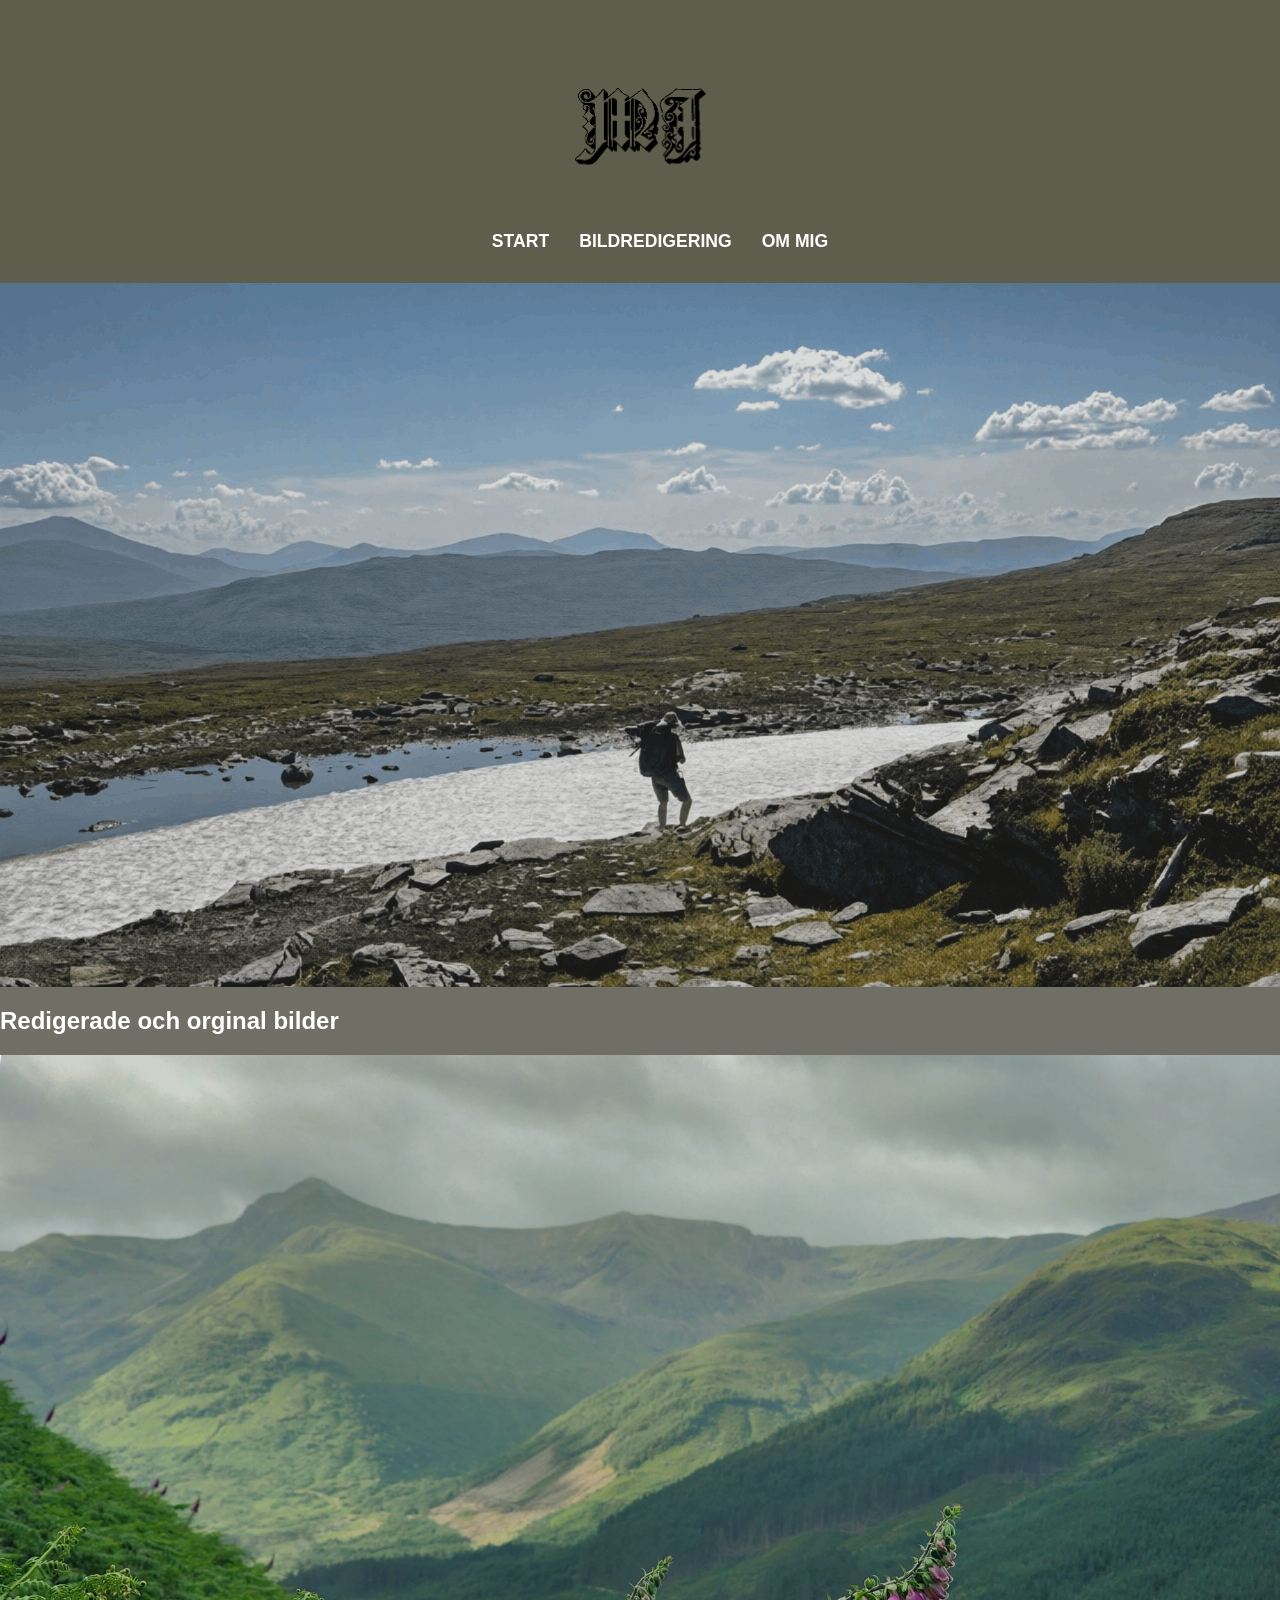
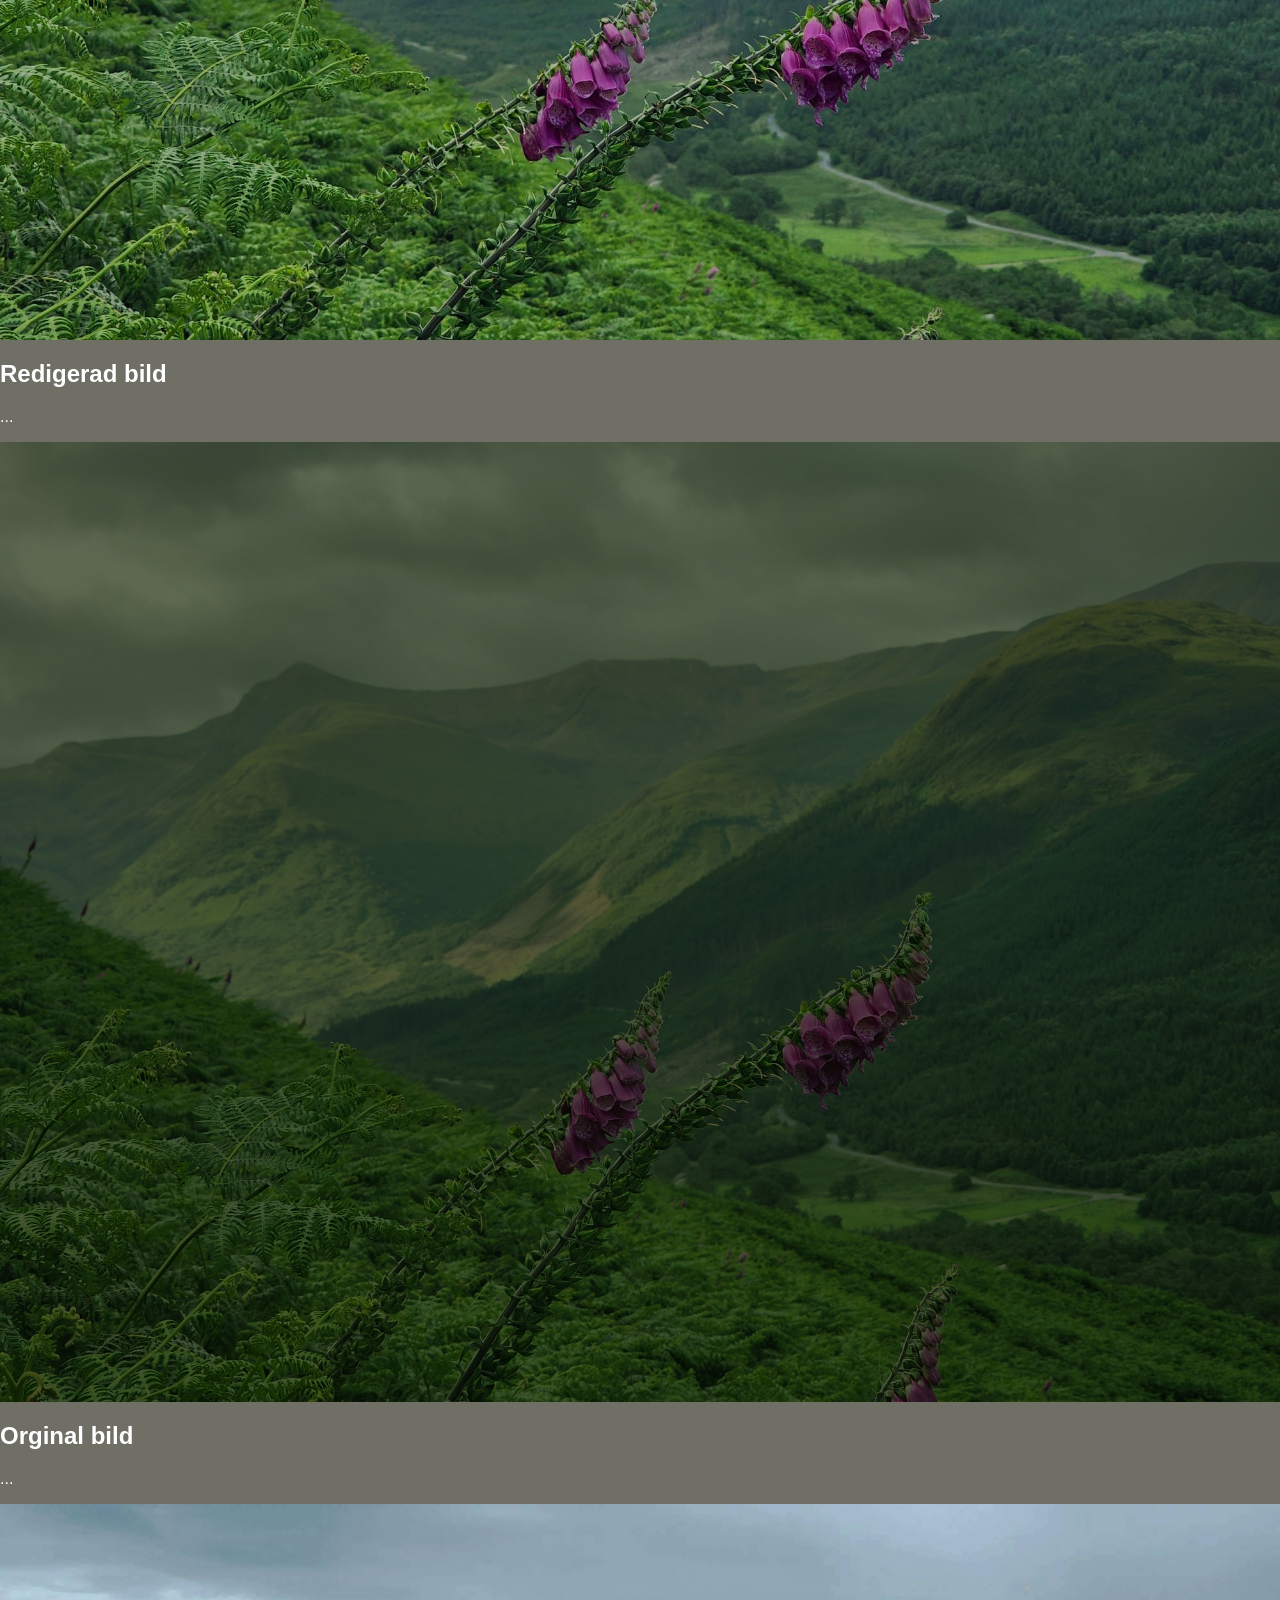
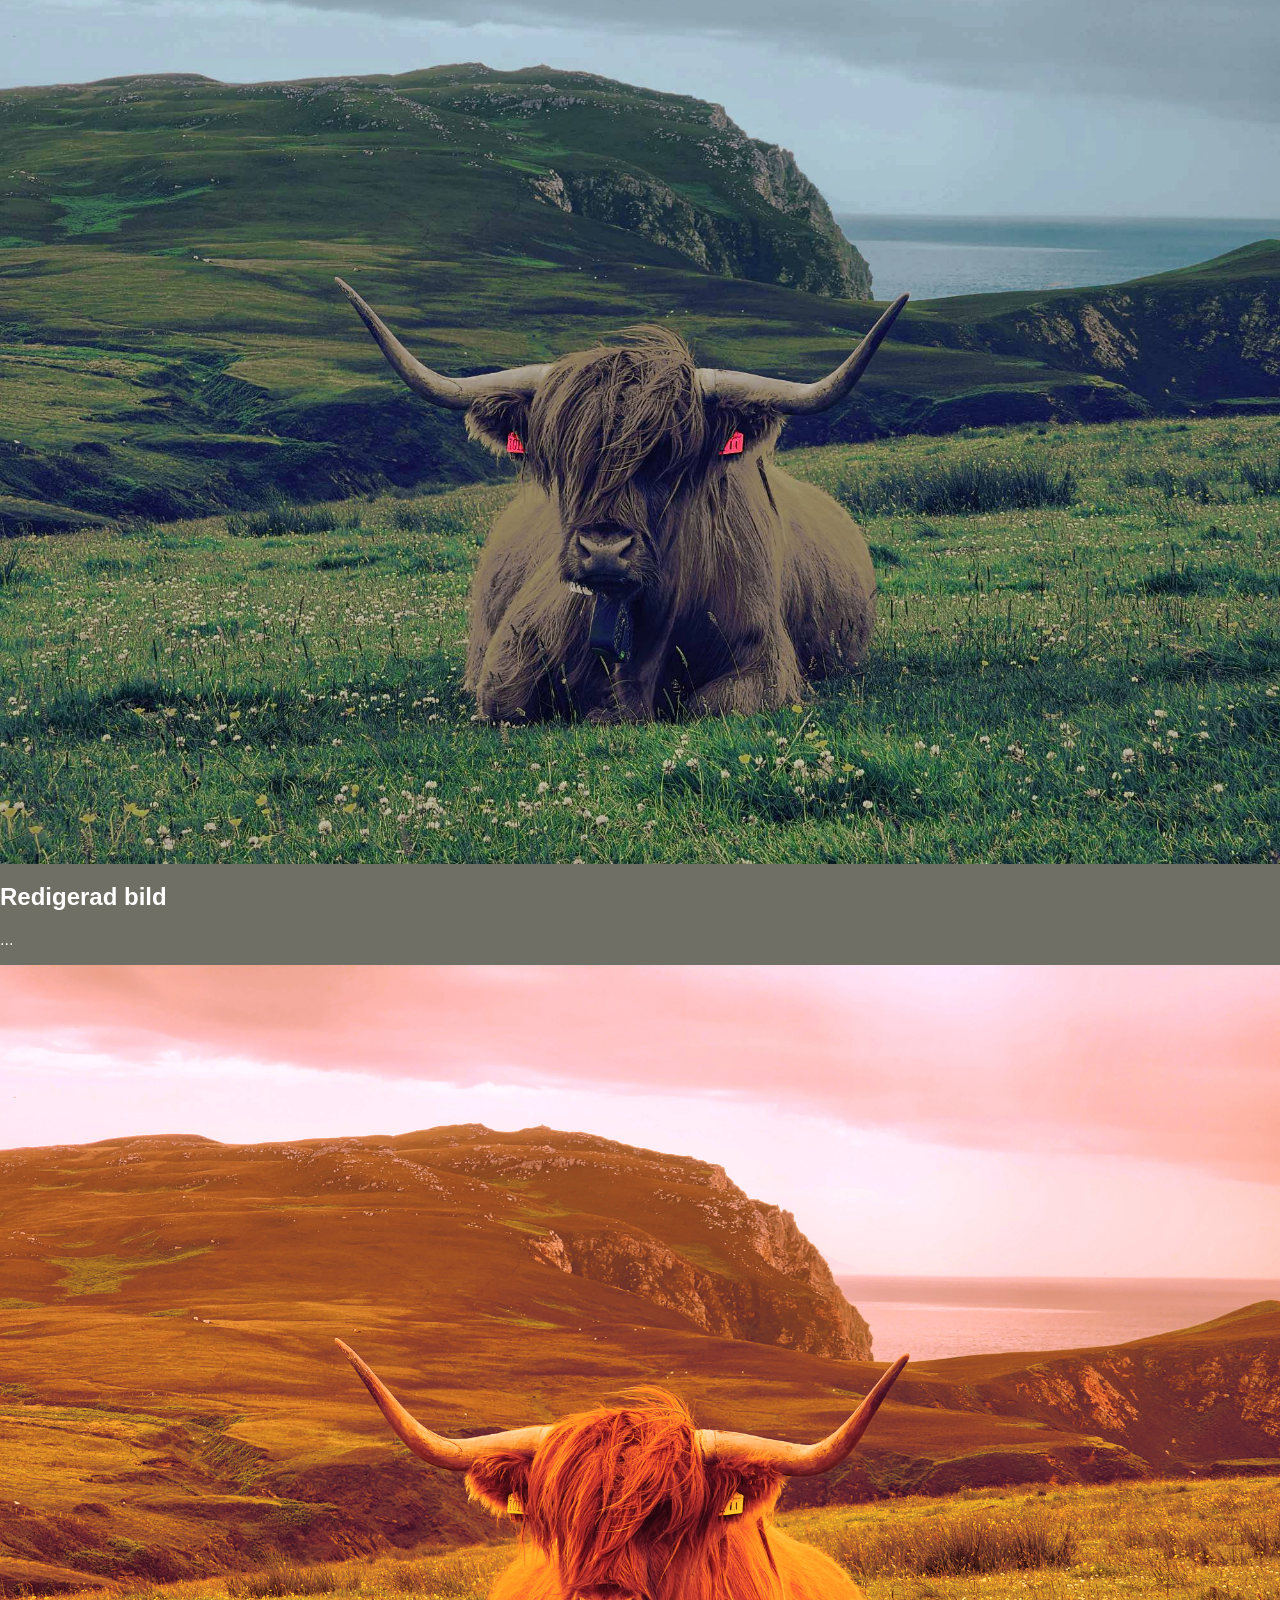
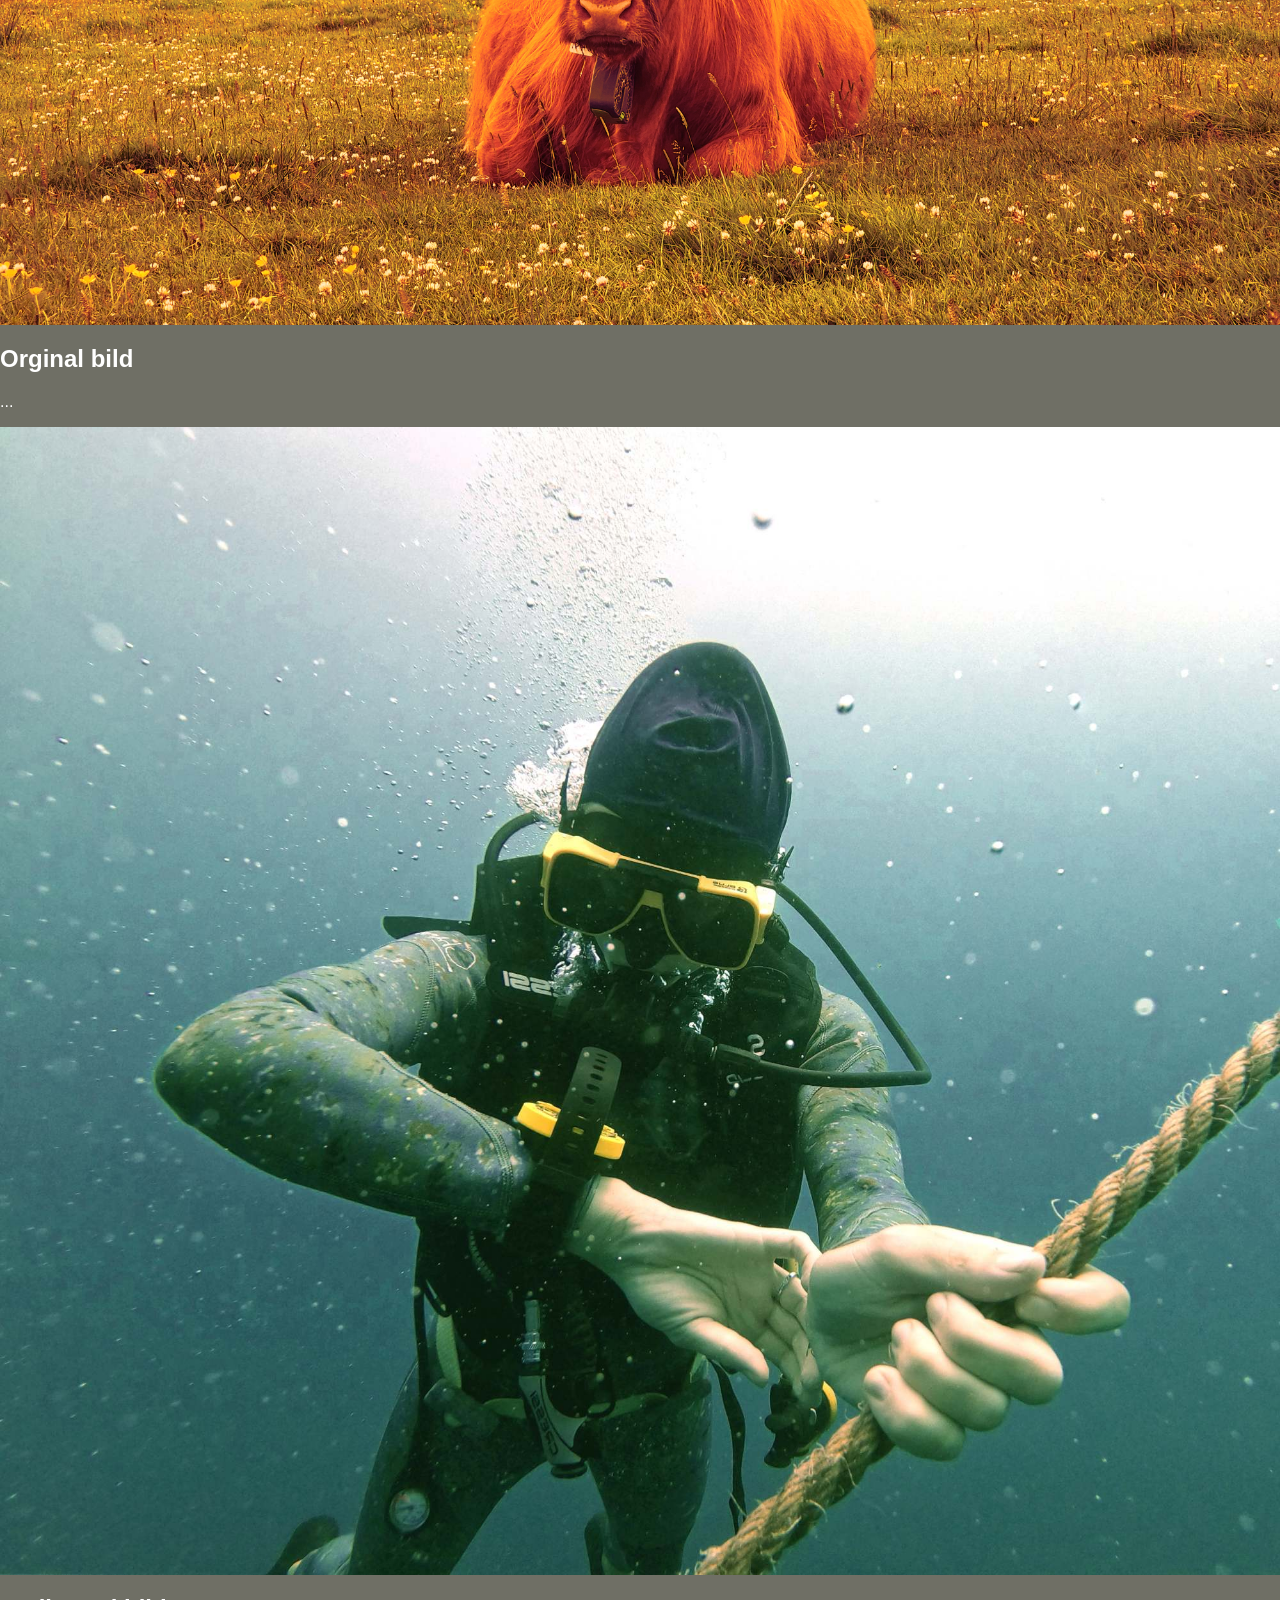
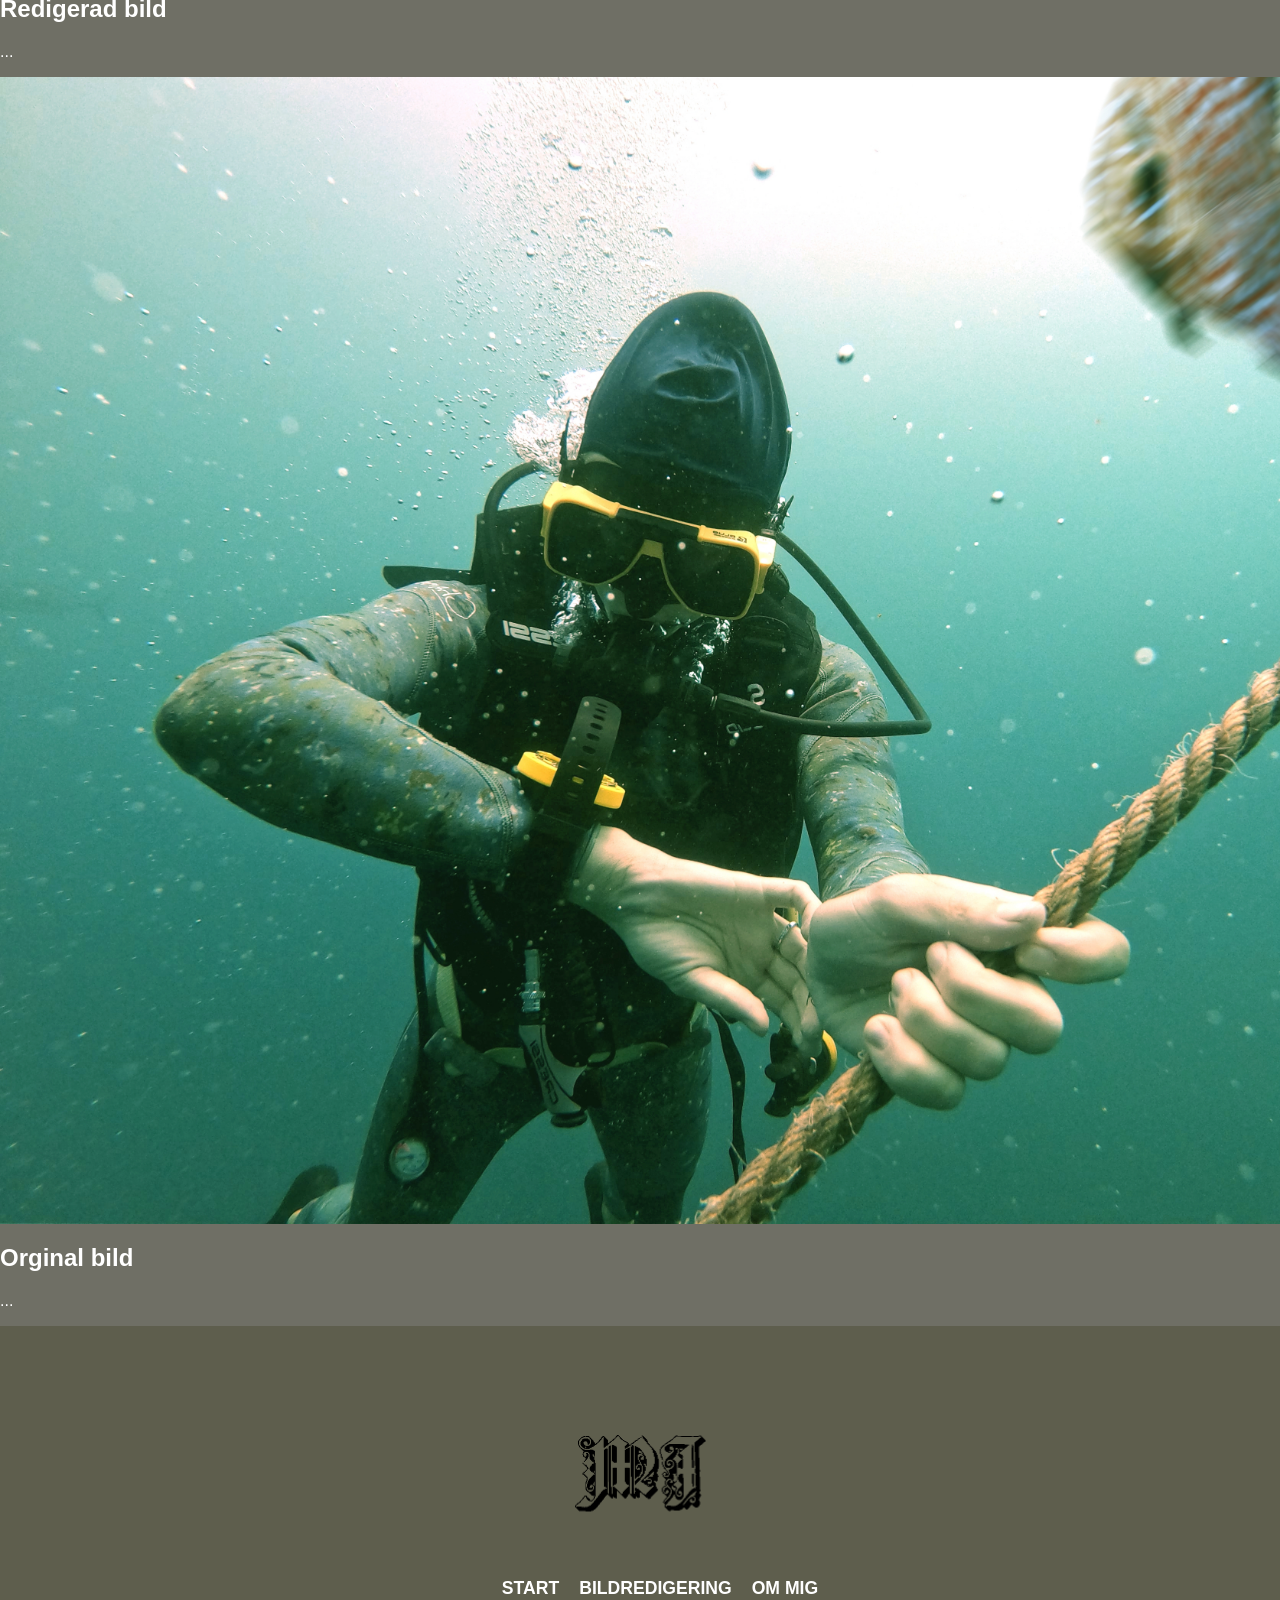
==== bildredigering.html @ 74415992 "Footer i css samt mindre namn ändringar i bildredigering.html filen" ====
<!DOCTYPE html>
<html lang="sv">
    <head>
        <meta charset="UTF-8">
        <meta name="viewport" content="width=device-width initial-scake=1.0">
        <title>Bild redigering</title>
        <link rel="stylesheet" href="css/bild.css">
        <link rel="icon" type="images/png" sizes="32x32" href="images/favicon.png">
        <link rel="icon" type="images/x-icon" href="images/favicon.ico">
    </head>
    <body>
        <!--HEADER-->
        <header>
            <div class="header-wrapper">
                <a href="index.html">
                    <img src="images/logotyp.svg" alt="logotyp för MJ">
                </a>
                <nav>
                    <ul>
                        <li><a href="index.html">START</a></li>
                        <li><a href="bildredigering.html">BILDREDIGERING</a></li>
                        <li><a href="ommig.html">OM MIG</a></li>
                    </ul>
                </nav>
            </div>
        </header>
        <!--MAIN-->
        <div class="container">
            <img src="images/header.png" alt="en människa som står framför snö mitt uppe på ett fjäll med utsikt av andra fjäll">
        </div>
        <div class="box">
            <section class="grid-container">
                <h1>Redigerade och orginal bilder</h1>
                <article class="card-grid1">
                    <img src="images/bilserie001.jpg" alt="...">
                    <h2>Redigerad bild</h2>
                    <p>
                        ...
                    </p>
                </article>
                <article class="card-grid2">
                    <img src="images/O-bildserie001.jpg" alt="...">
                    <h2>Orginal bild</h2>
                    <p>
                        ...
                    </p>
                </article>
                <article class="card-grid3">
                    <img src="images/bilserie002.jpg" alt="...">
                    <h2>Redigerad bild</h2>
                    <p>
                        ...
                    </p>
                </article>
                <article class="card-grid4">
                    <img src="images/O-bildserie002.jpg" alt="...">
                    <h2>Orginal bild</h2>
                    <p>
                        ...
                    </p>
                </article>
                <article class="card-grid5">
                    <img src="images/bilserie003.jpg" alt="...">
                    <h2>Redigerad bild</h2>
                    <p>
                        ...
                    </p>
                </article>
                <article class="card-grid6">
                    <img src="images/O-bilserie003.jpg" alt="...">
                    <h2>Orginal bild</h2>
                    <p>
                        ...
                    </p>
                </article>
            </section>
        </div>
        <footer>
            <div class="logo-footer">
                <a href="index.html">
                    <img src="images/logotyp.svg" alt="logotyp för MJ">
                </a>      
            </div>
            <!--FOOTER NAV-->
            <div class="nav-footer">
                <nav>
                    <ul>
                        <li><a href="index.html">START</a></li>
                        <li><a href="bildredigering.html">BILDREDIGERING</a></li>
                        <li><a href="ommig.html">OM MIG</a></li>
                    </ul>
                </nav>
            </div>
        </footer>
    </body>
</html>
---- css/bild.css ----
* {
    box-sizing: border-box;
    font-family:Arial, Helvetica, sans-serif;
    color: white;
}

body {
    margin: 0;
    background-color: rgb(111, 111, 101);
}

header {
    background-color: rgb(94, 94, 77);
}

img {
    max-width: 100%;
    height: auto;
    display: block;
}

/* HEADER */
.header-wrapper {
    display: flex;
    flex-direction: column;
    justify-content: space-between;
    align-items: center;
    padding: 15px 10px;
}

/* NAV */
nav ul {
    display: flex;
    flex-direction: row;
    list-style-type: none;
    text-align: center;
    justify-content: center;
    gap: 30px;
}

nav ul li a {
    color: white;
    text-decoration: none;
    font-size: 1.1em;
    font-weight: bold;
}

/* MAIN */
.box {

}

/* FOOTER */
footer {
    background-color: rgb(94, 94, 77);
    padding: 20px 20px;
}

.footer-wrapper {
    display: flex;
    flex-direction: column;
    justify-content: center;
    margin: 1rem;
}

.logo-footer {
    display: flex;
    flex-direction: column;
    align-items: center;
    justify-content: center;
    margin: 1rem;
}

/* FOOTER NAV */
footer nav ul {
    display: flex;
    flex-direction: row;
    list-style-type: none;
    text-align: center;
    justify-content: center;
    gap: 20px;
}

footer nav ul li a {
    color: white;
    text-decoration: none;
    font-size: 1.1em;
    font-weight: bold;
}
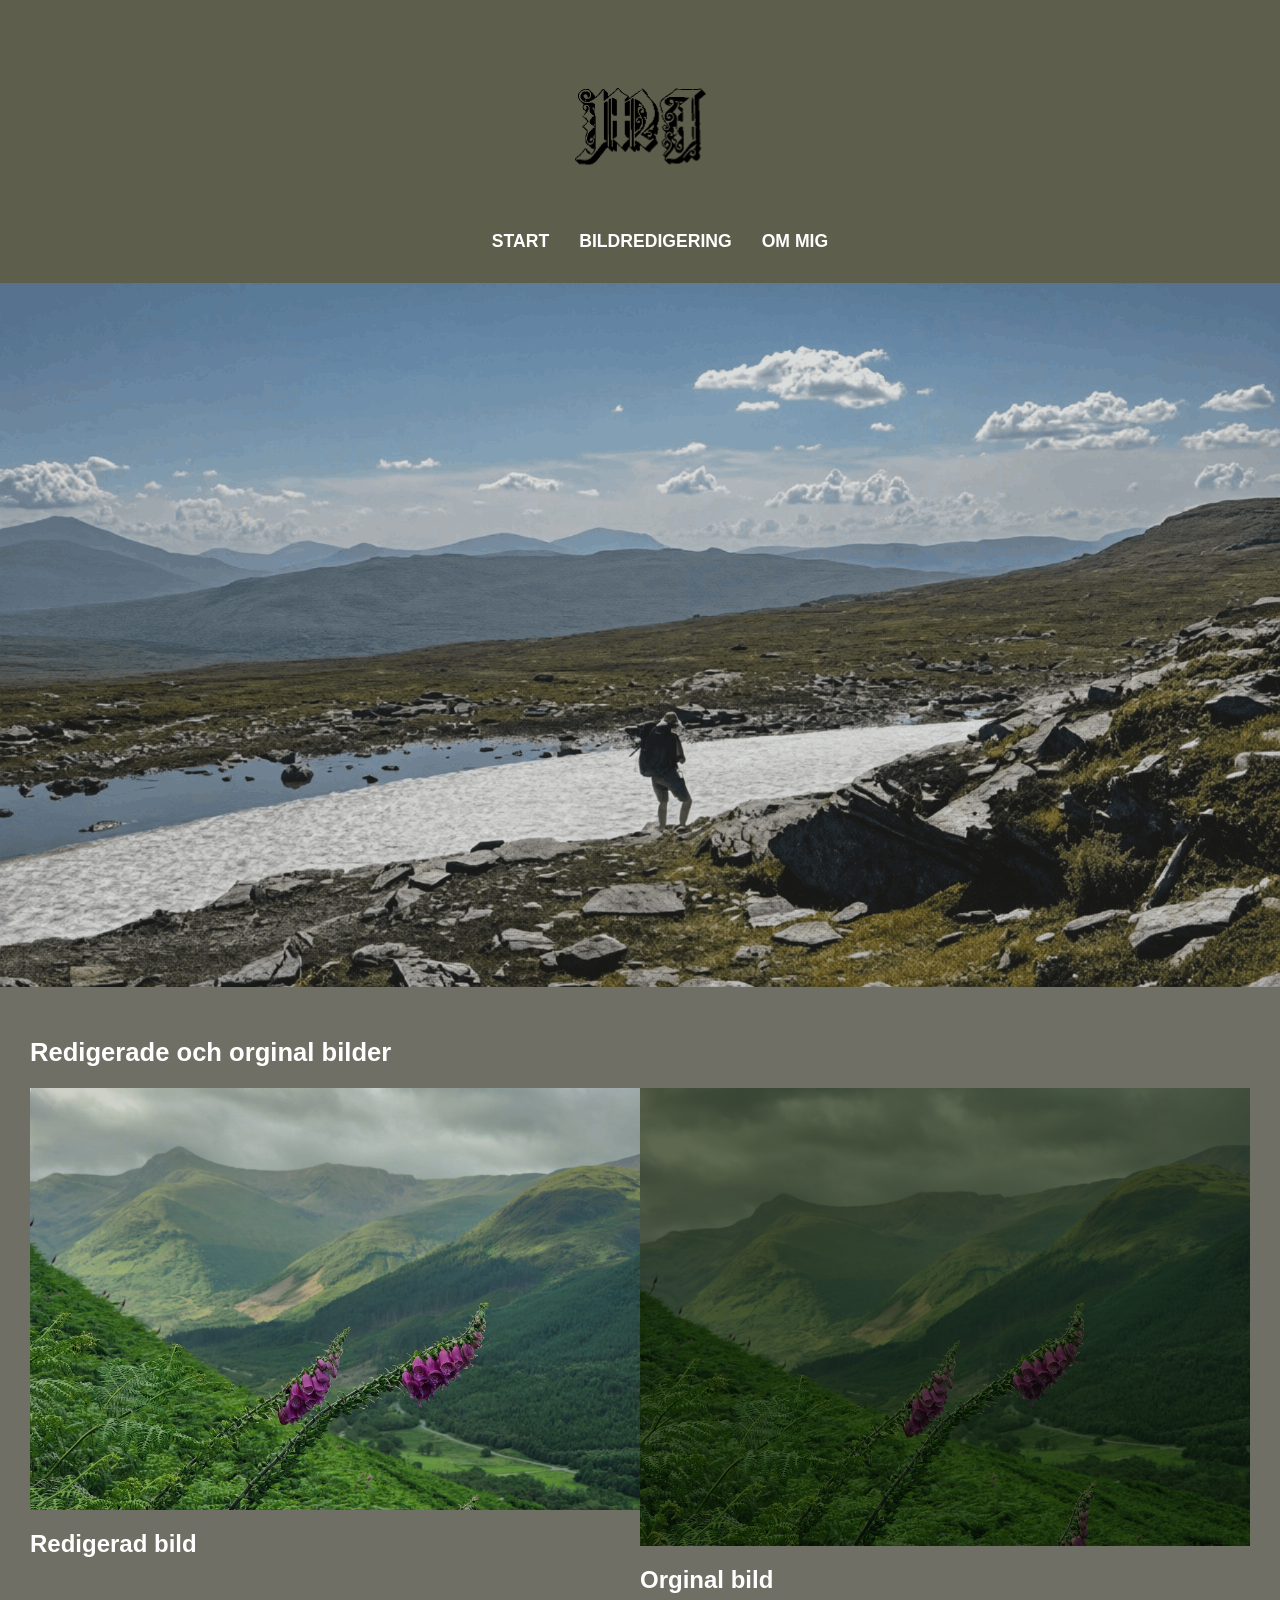
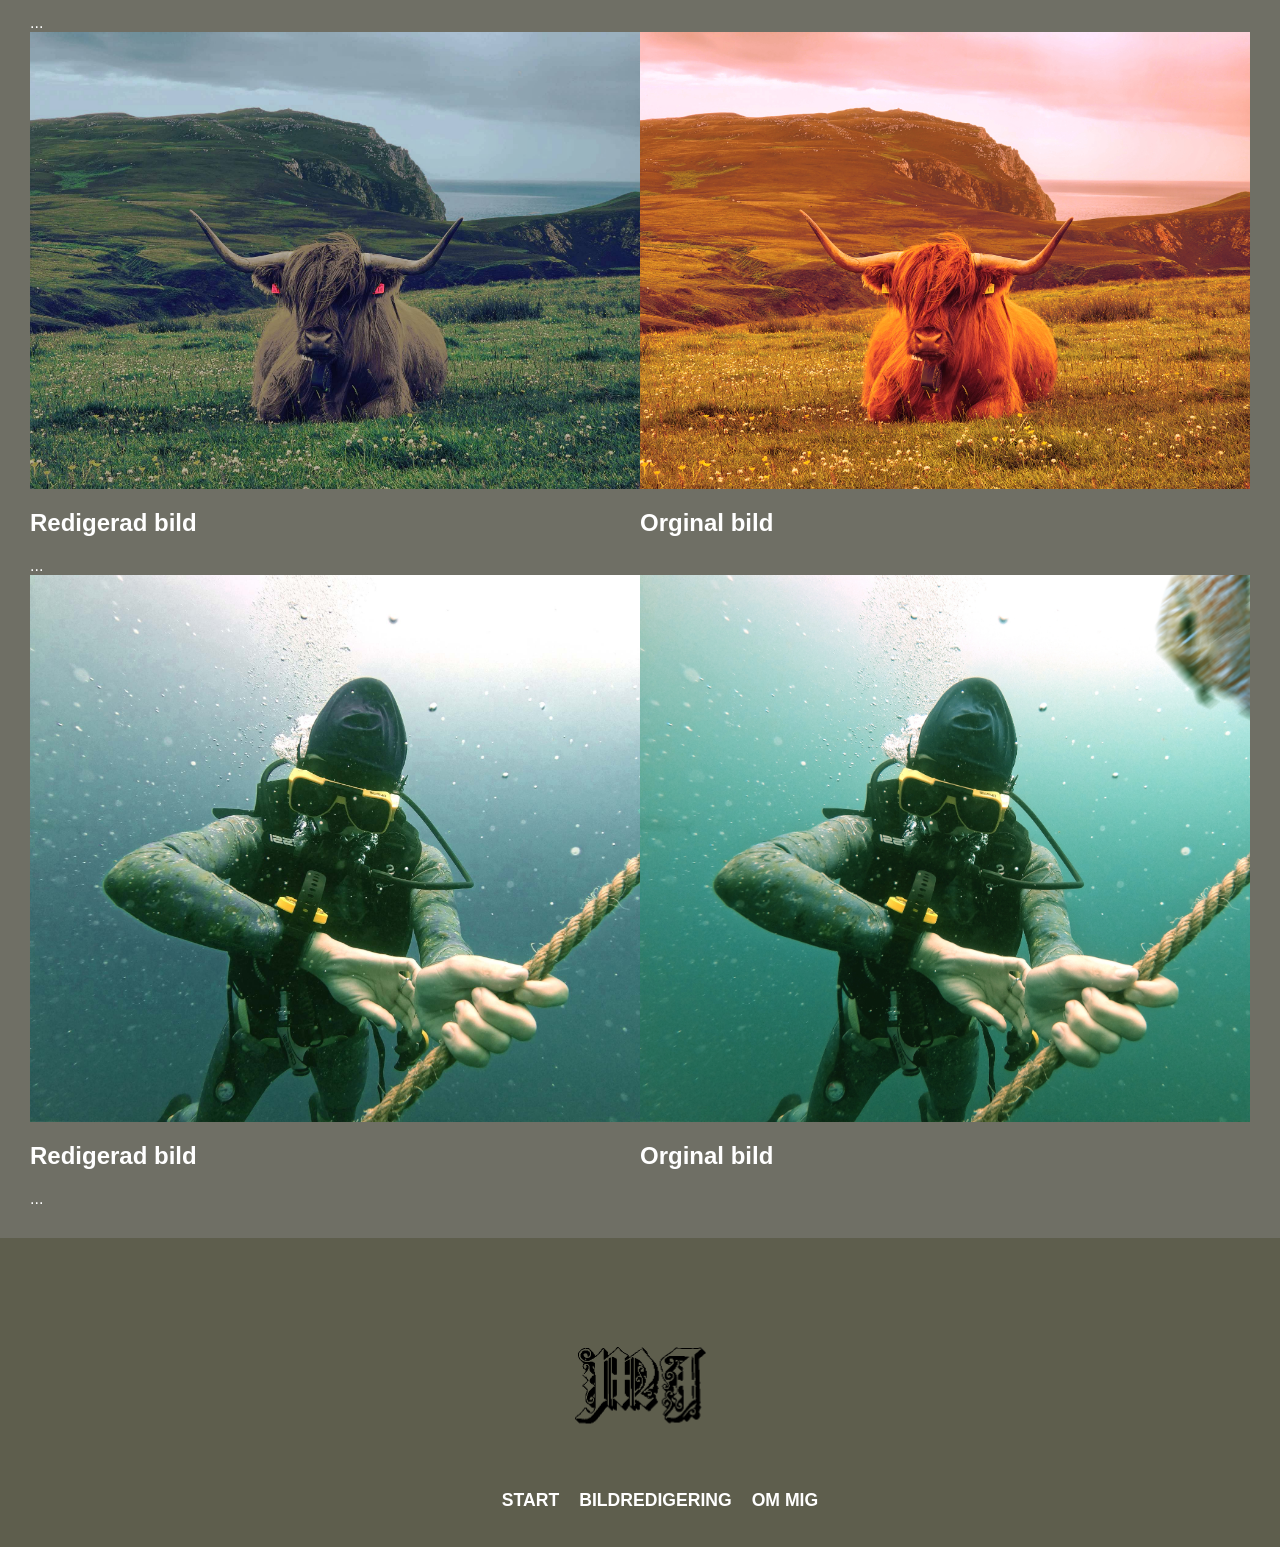
==== commit ffe1e6da: "Konstruerat en en desplay med grid så att de redigerade och icke redigerade bilderna ligger brevid v" ====
--- a/bildredigering.html
+++ b/bildredigering.html
@@ -34,45 +34,36 @@
                 <article class="card-grid1">
                     <img src="images/bilserie001.jpg" alt="...">
                     <h2>Redigerad bild</h2>
-                    <p>
-                        ...
-                    </p>
                 </article>
                 <article class="card-grid2">
                     <img src="images/O-bildserie001.jpg" alt="...">
                     <h2>Orginal bild</h2>
-                    <p>
-                        ...
-                    </p>
                 </article>
+                <p1>
+                    ...
+                </p1>
                 <article class="card-grid3">
                     <img src="images/bilserie002.jpg" alt="...">
                     <h2>Redigerad bild</h2>
-                    <p>
-                        ...
-                    </p>
                 </article>
                 <article class="card-grid4">
                     <img src="images/O-bildserie002.jpg" alt="...">
                     <h2>Orginal bild</h2>
-                    <p>
-                        ...
-                    </p>
                 </article>
+                <p2>
+                    ...
+                </p2>
                 <article class="card-grid5">
                     <img src="images/bilserie003.jpg" alt="...">
                     <h2>Redigerad bild</h2>
-                    <p>
-                        ...
-                    </p>
                 </article>
                 <article class="card-grid6">
                     <img src="images/O-bilserie003.jpg" alt="...">
                     <h2>Orginal bild</h2>
-                    <p>
-                        ...
-                    </p>
                 </article>
+                <p3>
+                    ...
+                </p3>
             </section>
         </div>
         <footer>
--- a/css/bild.css
+++ b/css/bild.css
@@ -46,8 +46,21 @@
 }
 
 /* MAIN */
-.box {
+.box{
+    padding: 20px;
+}
 
+.grid-container {
+    padding: 10px 10px;
+}
+
+.grid-container h1 {
+    align-items: center;
+    font-size: 1.6rem;
+}
+
+.grid-container p {
+    font-size: 1.1em;
 }
 
 /* FOOTER */
@@ -86,4 +99,59 @@
     text-decoration: none;
     font-size: 1.1em;
     font-weight: bold;
+}
+
+@media(min-width: 900px) {
+    .grid-container {
+        display: grid;
+        grid-template-columns: 1fr 1fr;
+        grid-template-areas:
+        "h1 h1"
+        "card-grid1 card-grid2"
+        "p1 p1"
+        "card-grid3 card-grid4"
+        "p2 p2"
+        "card-grid5 card-grid6"
+        "p3 p3";
+    }
+
+    .grid-container h1 {
+        grid-area: h1;
+    }
+
+    .grid-container p1 {
+        grid-area: p1;
+    }
+
+    .grid-container p2 {
+        grid-area: p2;
+    }
+
+    .grid-container p3 {
+        grid-area: p3;
+    }
+
+    .card-grid1 {
+        grid-area: card-grid1;
+    }
+
+    .card-grid2 {
+        grid-area: card-grid2;
+    }
+
+    .card-grid3 {
+        grid-area: card-grid3;
+    }
+
+    .card-grid4 {
+        grid-area: card-grid4;
+    }
+
+    .card-grid5 {
+        grid-area: card-grid5;
+    }
+
+    .card-grid6 {
+        grid-area: card-grid6;
+    }
 }
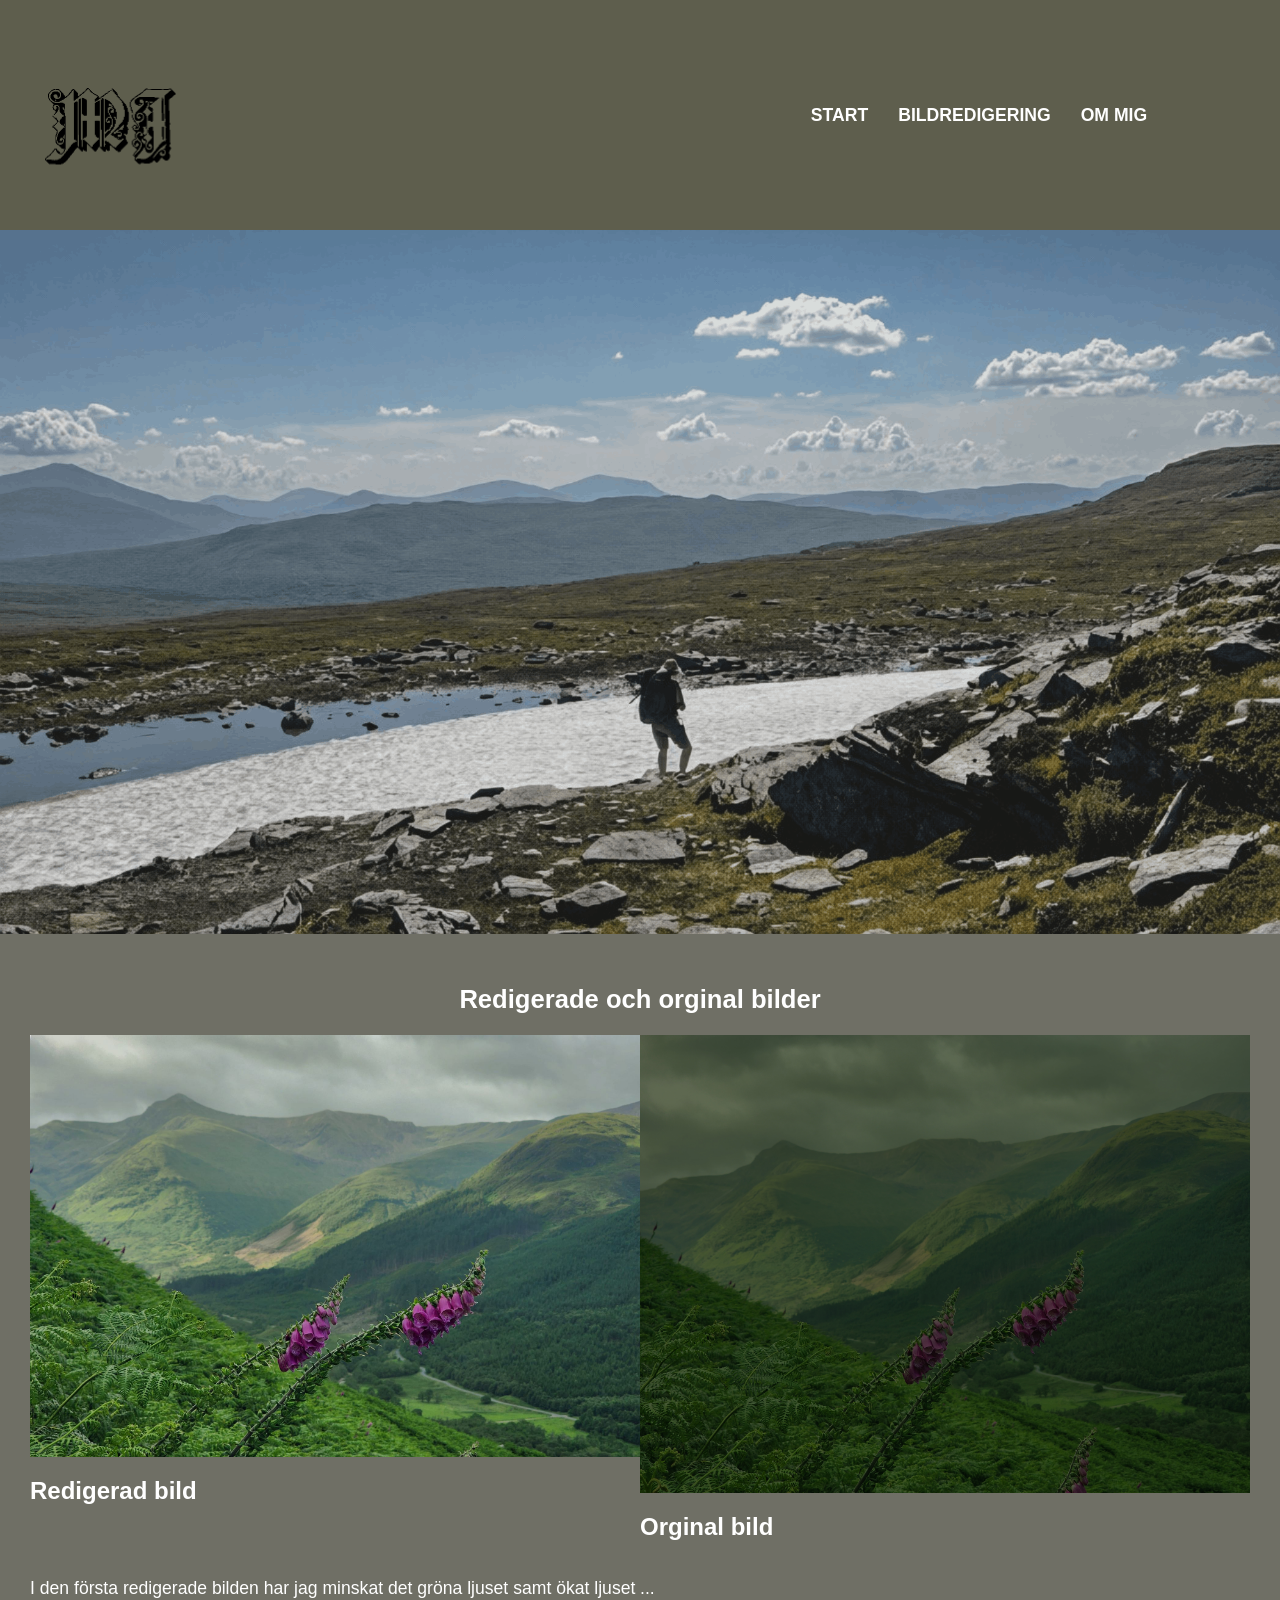
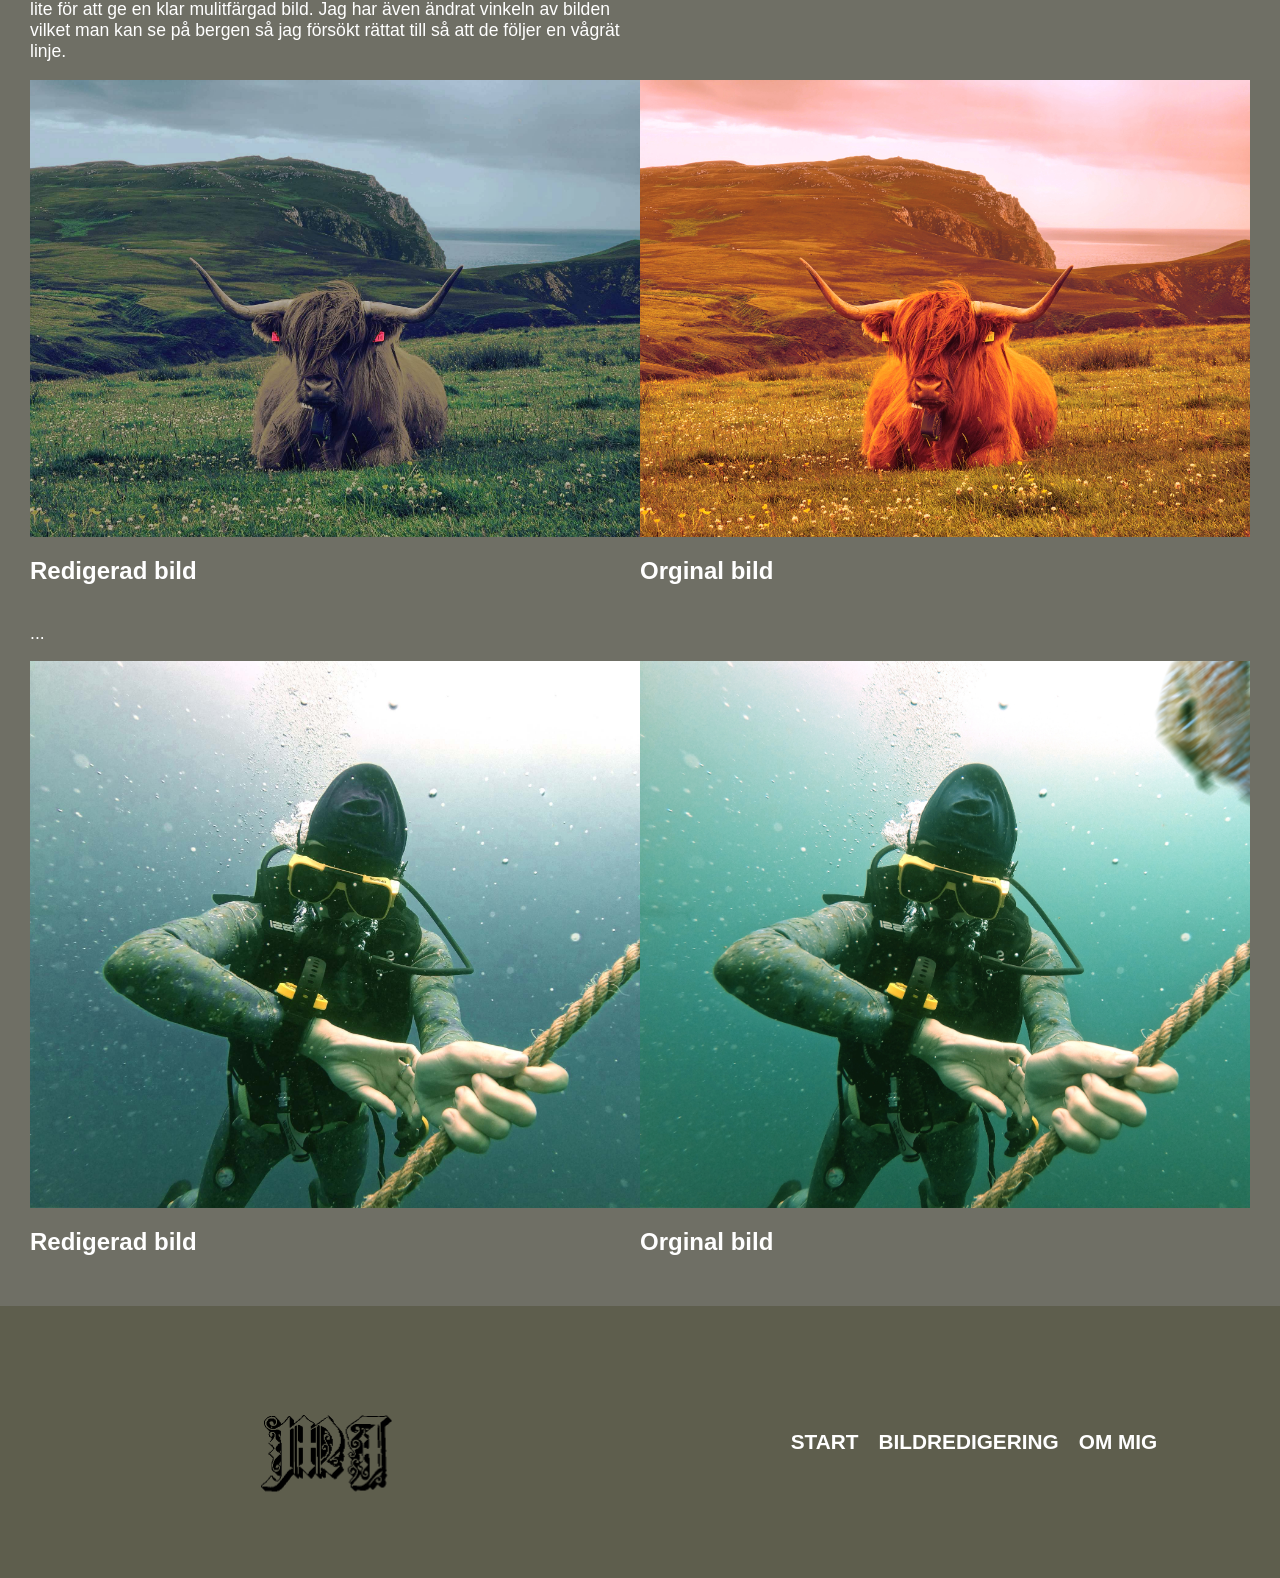
==== commit 58a4e80a: "Korrigerat namn samt laggt till en footer-wrapper samt wrappers för logotyp och navigation i index.h" ====
--- a/bildredigering.html
+++ b/bildredigering.html
@@ -39,9 +39,11 @@
                     <img src="images/O-bildserie001.jpg" alt="...">
                     <h2>Orginal bild</h2>
                 </article>
-                <p1>
-                    ...
-                </p1>
+                <p>
+                    I den första redigerade bilden har jag minskat det gröna ljuset samt ökat ljuset lite för att ge en klar 
+                    mulitfärgad bild. Jag har även ändrat vinkeln av bilden vilket man kan se på bergen så jag försökt rättat 
+                    till så att de följer en vågrät linje.
+                </p>
                 <article class="card-grid3">
                     <img src="images/bilserie002.jpg" alt="...">
                     <h2>Redigerad bild</h2>
@@ -50,9 +52,9 @@
                     <img src="images/O-bildserie002.jpg" alt="...">
                     <h2>Orginal bild</h2>
                 </article>
-                <p2>
+                <p>
                     ...
-                </p2>
+                </p>
                 <article class="card-grid5">
                     <img src="images/bilserie003.jpg" alt="...">
                     <h2>Redigerad bild</h2>
@@ -61,26 +63,28 @@
                     <img src="images/O-bilserie003.jpg" alt="...">
                     <h2>Orginal bild</h2>
                 </article>
-                <p3>
+                <p>
                     ...
-                </p3>
+                </p>
             </section>
         </div>
         <footer>
-            <div class="logo-footer">
-                <a href="index.html">
-                    <img src="images/logotyp.svg" alt="logotyp för MJ">
-                </a>      
-            </div>
-            <!--FOOTER NAV-->
-            <div class="nav-footer">
-                <nav>
-                    <ul>
-                        <li><a href="index.html">START</a></li>
-                        <li><a href="bildredigering.html">BILDREDIGERING</a></li>
-                        <li><a href="ommig.html">OM MIG</a></li>
-                    </ul>
-                </nav>
+            <div class="footer-wrapper">
+                <div class="logo-footer">
+                    <a href="index.html">
+                        <img src="images/logotyp.svg" alt="logotyp för MJ">
+                    </a>      
+                </div>
+                <!--FOOTER NAV-->
+                <div class="nav-footer">
+                    <nav>
+                        <ul>
+                            <li><a href="index.html">START</a></li>
+                            <li><a href="bildredigering.html">BILDREDIGERING</a></li>
+                            <li><a href="ommig.html">OM MIG</a></li>
+                        </ul>
+                    </nav>
+                </div>
             </div>
         </footer>
     </body>
--- a/css/bild.css
+++ b/css/bild.css
@@ -46,8 +46,12 @@
 }
 
 /* MAIN */
-.box{
+.box {
     padding: 20px;
+}
+
+.container img {
+    width: 100%;
 }
 
 .grid-container {
@@ -55,7 +59,7 @@
 }
 
 .grid-container h1 {
-    align-items: center;
+    text-align: center;
     font-size: 1.6rem;
 }
 
@@ -71,9 +75,9 @@
 
 .footer-wrapper {
     display: flex;
-    flex-direction: column;
-    justify-content: center;
-    margin: 1rem;
+    justify-content: space-between;
+    align-items: center;
+    gap: 1rem;
 }
 
 .logo-footer {
@@ -101,7 +105,29 @@
     font-weight: bold;
 }
 
-@media(min-width: 900px) {
+/* DESKTOP */
+@media(min-width: 1000px) {
+    /* HEADER */
+    .header-wrapper {
+        display: grid;
+        grid-template-columns: 1fr 1fr;
+        grid-template-areas:
+        "logo-header nav-header";
+        flex-direction: row;
+        justify-content: space-between;
+        align-items: center;
+        gap: 1rem;
+    }
+
+    .logo-header {
+        grid-area: logo-header;
+    }
+
+    .nav-header {
+        grid-area: nav-header;
+    }
+   
+    /* BILDER */
     .grid-container {
         display: grid;
         grid-template-columns: 1fr 1fr;
@@ -154,4 +180,30 @@
     .card-grid6 {
         grid-area: card-grid6;
     }
+
+    /* FOOTER */
+    .footer-wrapper {
+        display: grid;
+        grid-template-columns: 2fr 2fr;
+        grid-template-areas:
+        "logo-footer nav-footer";
+        align-items: center;
+        justify-content: space-between;
+        gap: 1rem;
+    }
+
+    .logo-footer {
+        grid-area: logo-footer;
+        justify-content: flex-start;
+        margin: 1rem 0;
+    }
+
+    .nav-footer {
+        grid-area: nav-footer;
+        text-align: center;
+    }
+
+    .nav-footer ul li a {
+        font-size: 1.3em;
+    }
 }
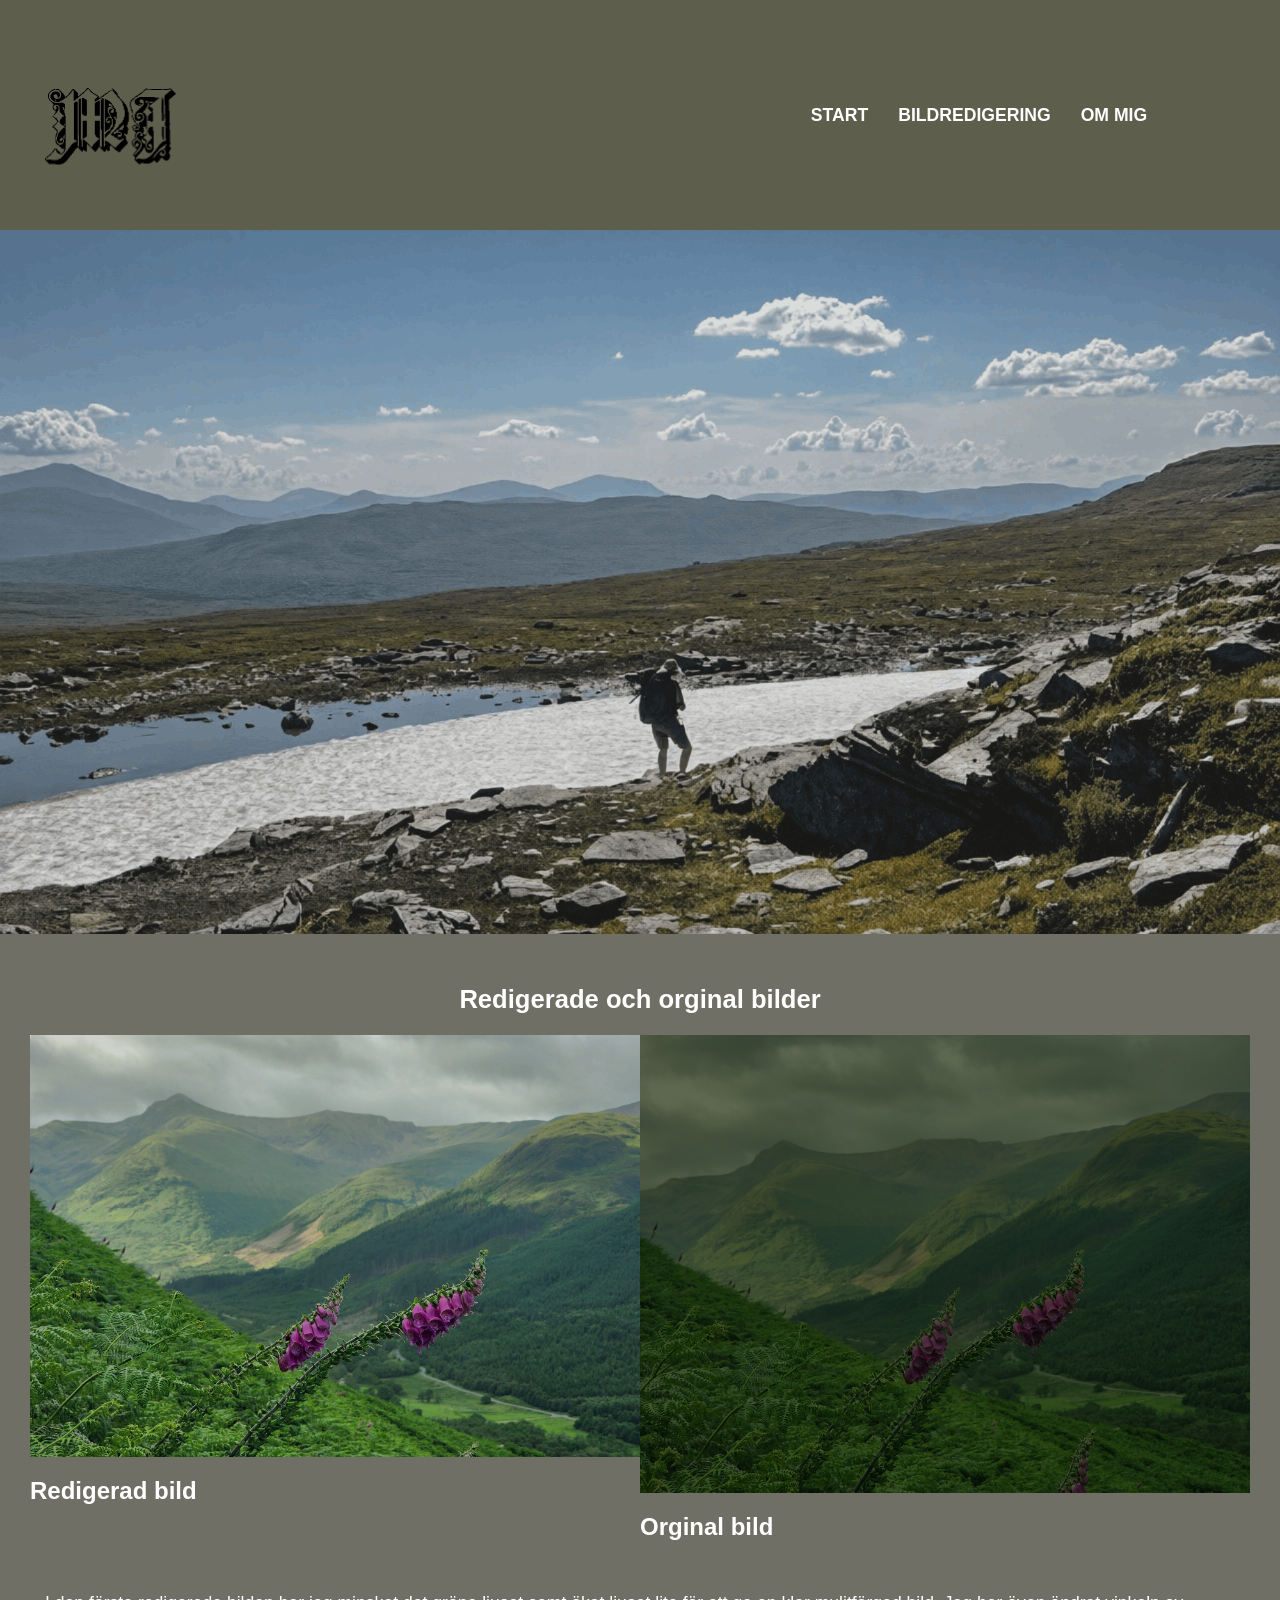
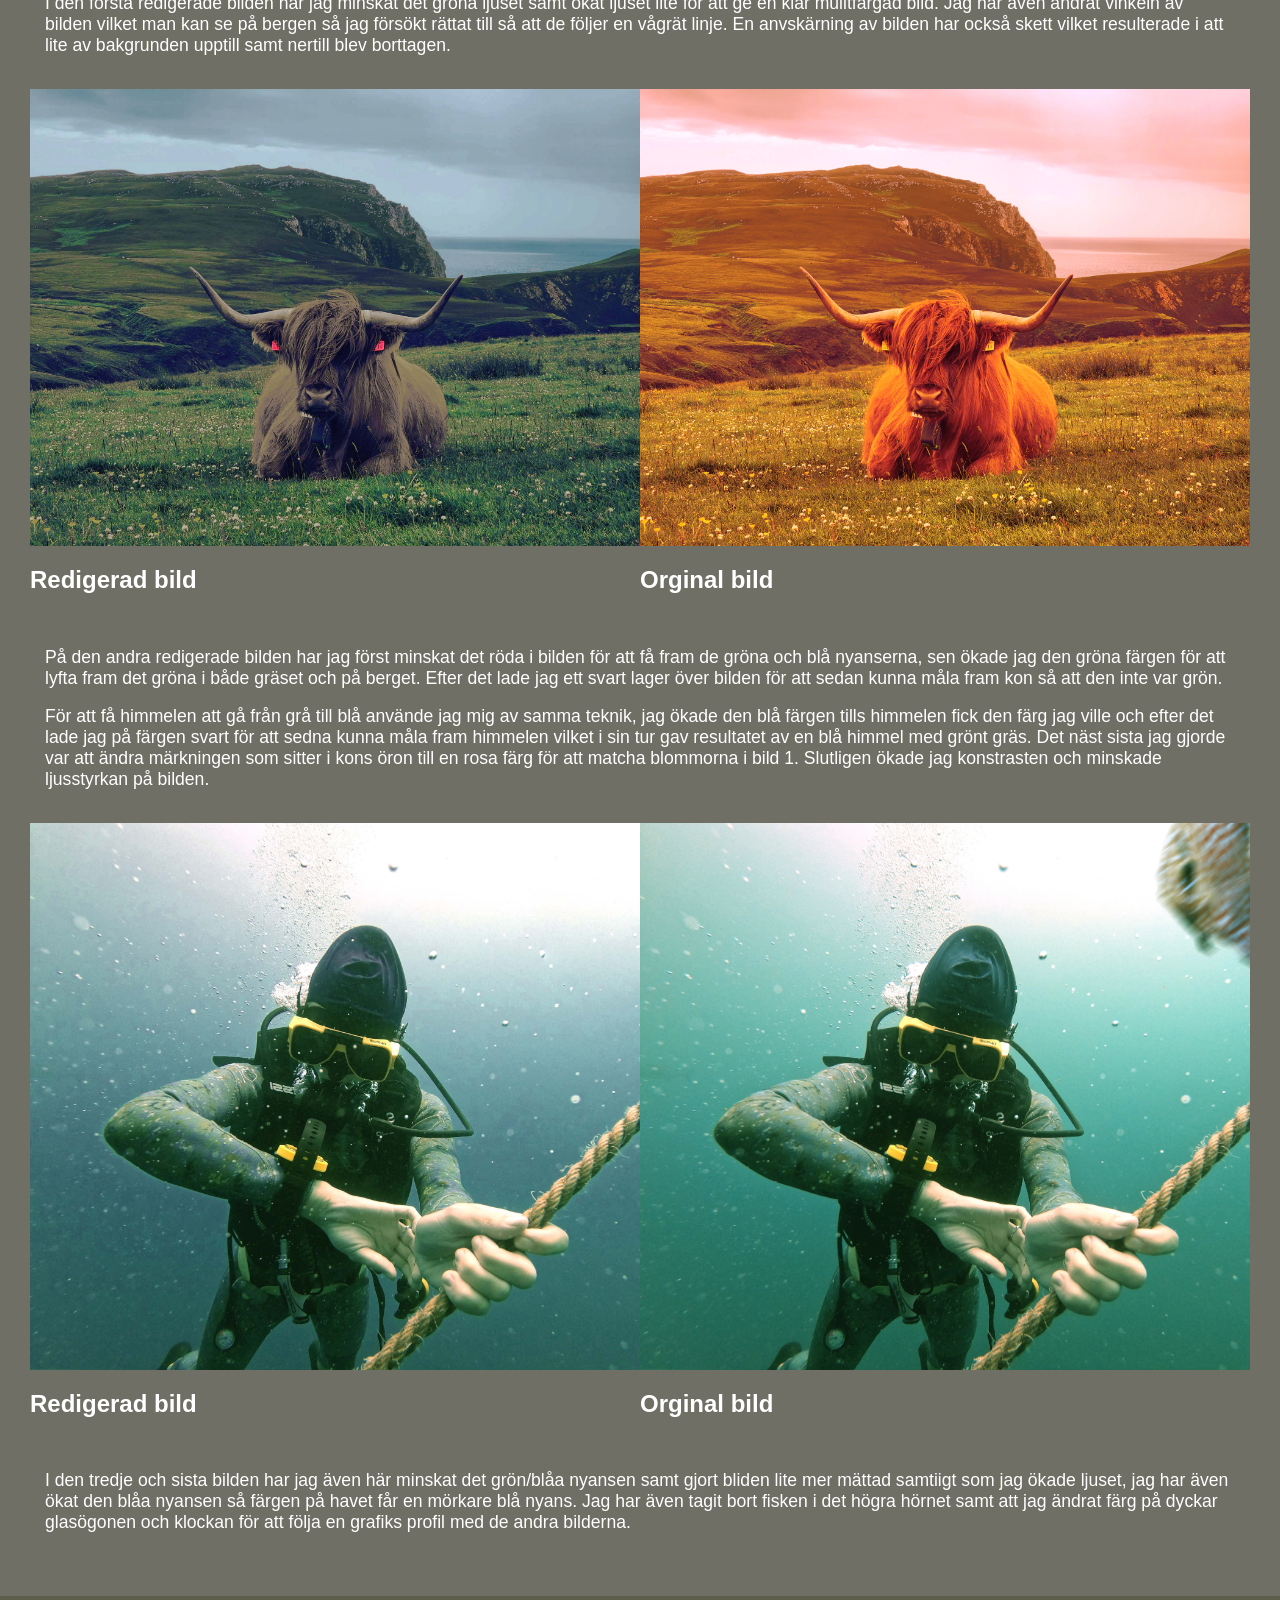
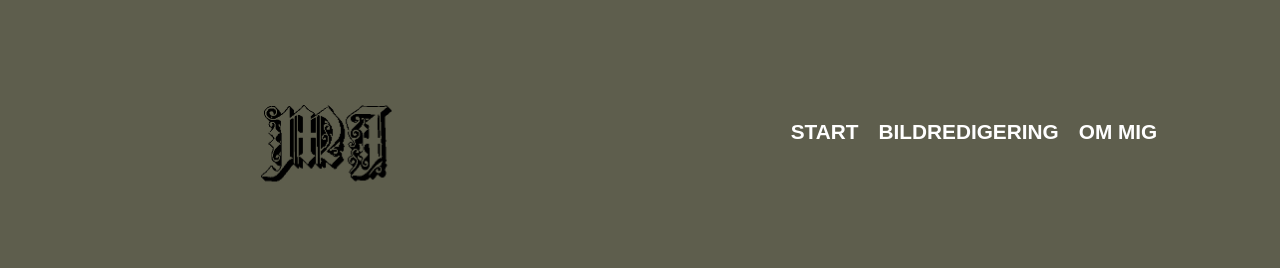
==== commit 2602f190: "Laggt till text om vad jag ändrat i bilderna som skulle redigeras" ====
--- a/bildredigering.html
+++ b/bildredigering.html
@@ -32,40 +32,61 @@
             <section class="grid-container">
                 <h1>Redigerade och orginal bilder</h1>
                 <article class="card-grid1">
-                    <img src="images/bilserie001.jpg" alt="...">
+                    <img src="images/bilserie001.jpg" alt="två rosa blommor som växer på ett berg fullt av grönska med andra gröna berg i bakgrunden">
                     <h2>Redigerad bild</h2>
                 </article>
                 <article class="card-grid2">
-                    <img src="images/O-bildserie001.jpg" alt="...">
+                    <img src="images/O-bildserie001.jpg" alt="två rosa blommor som växer på ett berg fullt av grönska med andra gröna berg i bakgrunden, hela bilden har nyansen grön">
                     <h2>Orginal bild</h2>
                 </article>
-                <p>
-                    I den första redigerade bilden har jag minskat det gröna ljuset samt ökat ljuset lite för att ge en klar 
-                    mulitfärgad bild. Jag har även ändrat vinkeln av bilden vilket man kan se på bergen så jag försökt rättat 
-                    till så att de följer en vågrät linje.
-                </p>
-                <article class="card-grid3">
-                    <img src="images/bilserie002.jpg" alt="...">
+                <div class="card-grid3">
+                    <p>
+                        I den första redigerade bilden har jag minskat det gröna ljuset samt ökat ljuset lite för att ge en klar 
+                        mulitfärgad bild. Jag har även ändrat vinkeln av bilden vilket man kan se på bergen så jag försökt rättat 
+                        till så att de följer en vågrät linje. En anvskärning av bilden har också skett vilket resulterade i att 
+                        lite av bakgrunden upptill samt nertill blev borttagen.
+                    </p>
+                </div>
+                <article class="card-grid4">
+                    <img src="images/bilserie002.jpg" alt="en hårig ko med stora horn som ligger på gräs med ett berg och havet i bakgrunden">
                     <h2>Redigerad bild</h2>
                 </article>
-                <article class="card-grid4">
-                    <img src="images/O-bildserie002.jpg" alt="...">
+                <article class="card-grid5">
+                    <img src="images/O-bildserie002.jpg" alt="en hårig ko med stora horn som ligger på gräs med ett berg och havet i bakgrunden, hela bilden har nyansen röd/orange">
                     <h2>Orginal bild</h2>
                 </article>
-                <p>
-                    ...
-                </p>
-                <article class="card-grid5">
-                    <img src="images/bilserie003.jpg" alt="...">
+                <div class="card-grid6">
+                    <p>
+                        På den andra redigerade bilden har jag först minskat det röda i bilden för att få fram de gröna och blå 
+                        nyanserna, sen ökade jag den gröna färgen för att lyfta fram det gröna i både gräset och på berget. Efter 
+                        det lade jag ett svart lager över bilden för att sedan kunna måla fram kon så att den inte var grön. 
+                    </p>
+                    <p>
+                        För att få himmelen att gå från grå till blå använde jag mig av samma teknik, jag ökade den blå färgen 
+                        tills himmelen fick den färg jag ville och efter det lade jag på färgen svart för att sedna kunna måla 
+                        fram himmelen vilket i sin tur gav resultatet av en blå himmel med grönt gräs. Det näst sista jag gjorde 
+                        var att ändra märkningen som sitter i kons öron till en rosa färg för att matcha blommorna i bild 1. 
+                        Slutligen ökade jag konstrasten och minskade ljusstyrkan på bilden.
+                    </p>
+                </div>
+                <article class="card-grid7">
+                    <img src="images/bilserie003.jpg" alt="en människa ikädd dykarutrustning som är under vatten och håller i ett 
+                    rep, personen kollar på sin rosa klocka">
                     <h2>Redigerad bild</h2>
                 </article>
-                <article class="card-grid6">
-                    <img src="images/O-bilserie003.jpg" alt="...">
+                <article class="card-grid8">
+                    <img src="images/O-bilserie003.jpg" alt="en människa ikädd dykarutrustning som är under vatten och håller i ett 
+                    rep, personen kollar på sin gula klocka medans man kan se en fisk suddigt i högra hörnet">
                     <h2>Orginal bild</h2>
                 </article>
-                <p>
-                    ...
-                </p>
+                <div class="card-grid9">
+                    <p>
+                        I den tredje och sista bilden har jag även här minskat det grön/blåa nyansen samt gjort bliden lite mer 
+                        mättad samtiigt som jag ökade ljuset, jag har även ökat den blåa nyansen så färgen på havet får en mörkare 
+                        blå nyans. Jag har även tagit bort fisken i det högra hörnet samt att jag ändrat färg på dyckar glasögonen 
+                        och klockan för att följa en grafiks profil med de andra bilderna.
+                    </p>
+                </div>
             </section>
         </div>
         <footer>
--- a/css/bild.css
+++ b/css/bild.css
@@ -134,28 +134,17 @@
         grid-template-areas:
         "h1 h1"
         "card-grid1 card-grid2"
-        "p1 p1"
-        "card-grid3 card-grid4"
-        "p2 p2"
-        "card-grid5 card-grid6"
-        "p3 p3";
+        "card-grid3 card-grid3"
+        "card-grid4 card-grid5"
+        "card-grid6 card-grid6"
+        "card-grid7 card-grid8"
+        "card-grid9 card-grid9";
     }
 
     .grid-container h1 {
         grid-area: h1;
     }
 
-    .grid-container p1 {
-        grid-area: p1;
-    }
-
-    .grid-container p2 {
-        grid-area: p2;
-    }
-
-    .grid-container p3 {
-        grid-area: p3;
-    }
 
     .card-grid1 {
         grid-area: card-grid1;
@@ -167,6 +156,11 @@
 
     .card-grid3 {
         grid-area: card-grid3;
+        padding: 15px;
+    }
+
+    .card-grid3 p {
+        font-size: 1.1rem;
     }
 
     .card-grid4 {
@@ -179,6 +173,28 @@
 
     .card-grid6 {
         grid-area: card-grid6;
+        padding: 15px;
+    }
+
+    .card-grid6 p {
+        font-size: 1.1rem;
+    }
+
+    .card-grid7 {
+        grid-area: card-grid7;
+    }
+
+    .card-grid8 {
+        grid-area: card-grid8;
+    }
+
+    .card-grid9 {
+        grid-area: card-grid9;
+        padding: 15px;
+    }
+
+    .card-grid9 p {
+        font-size: 1.1rem;
     }
 
     /* FOOTER */
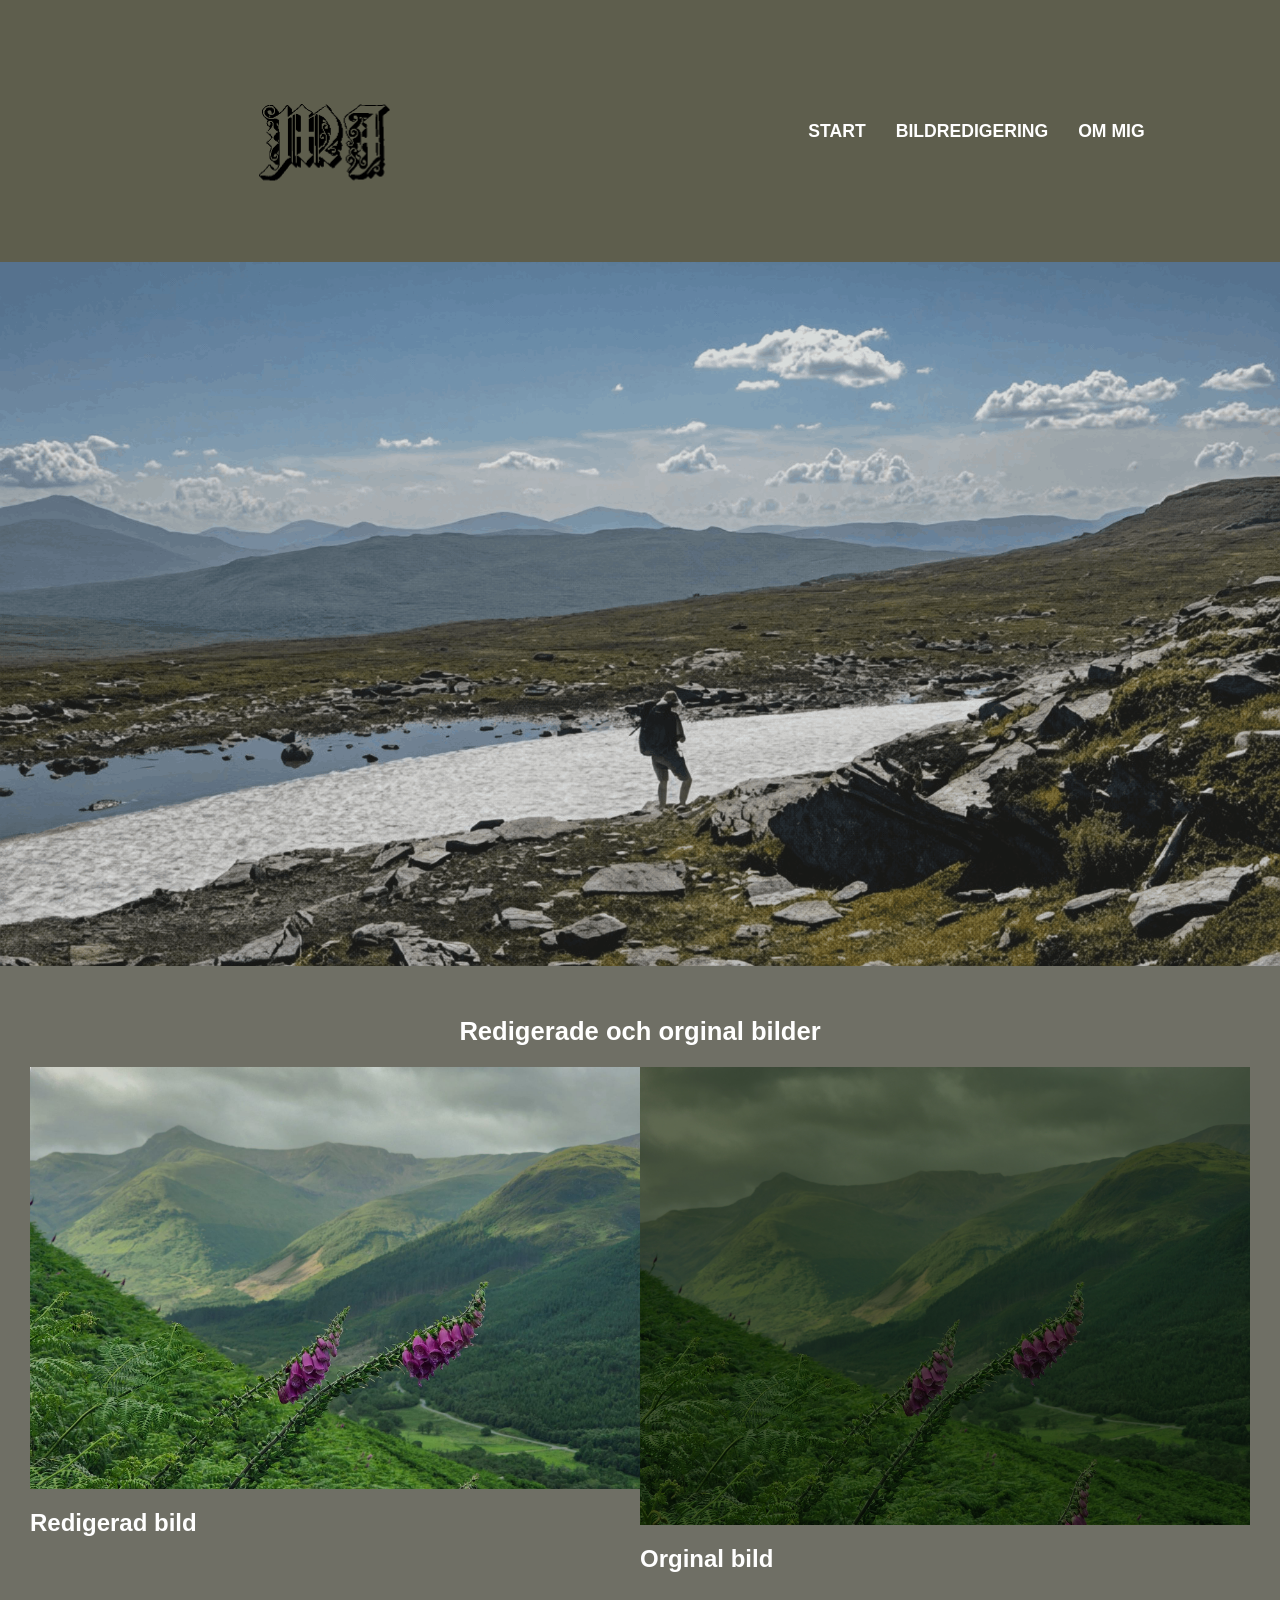
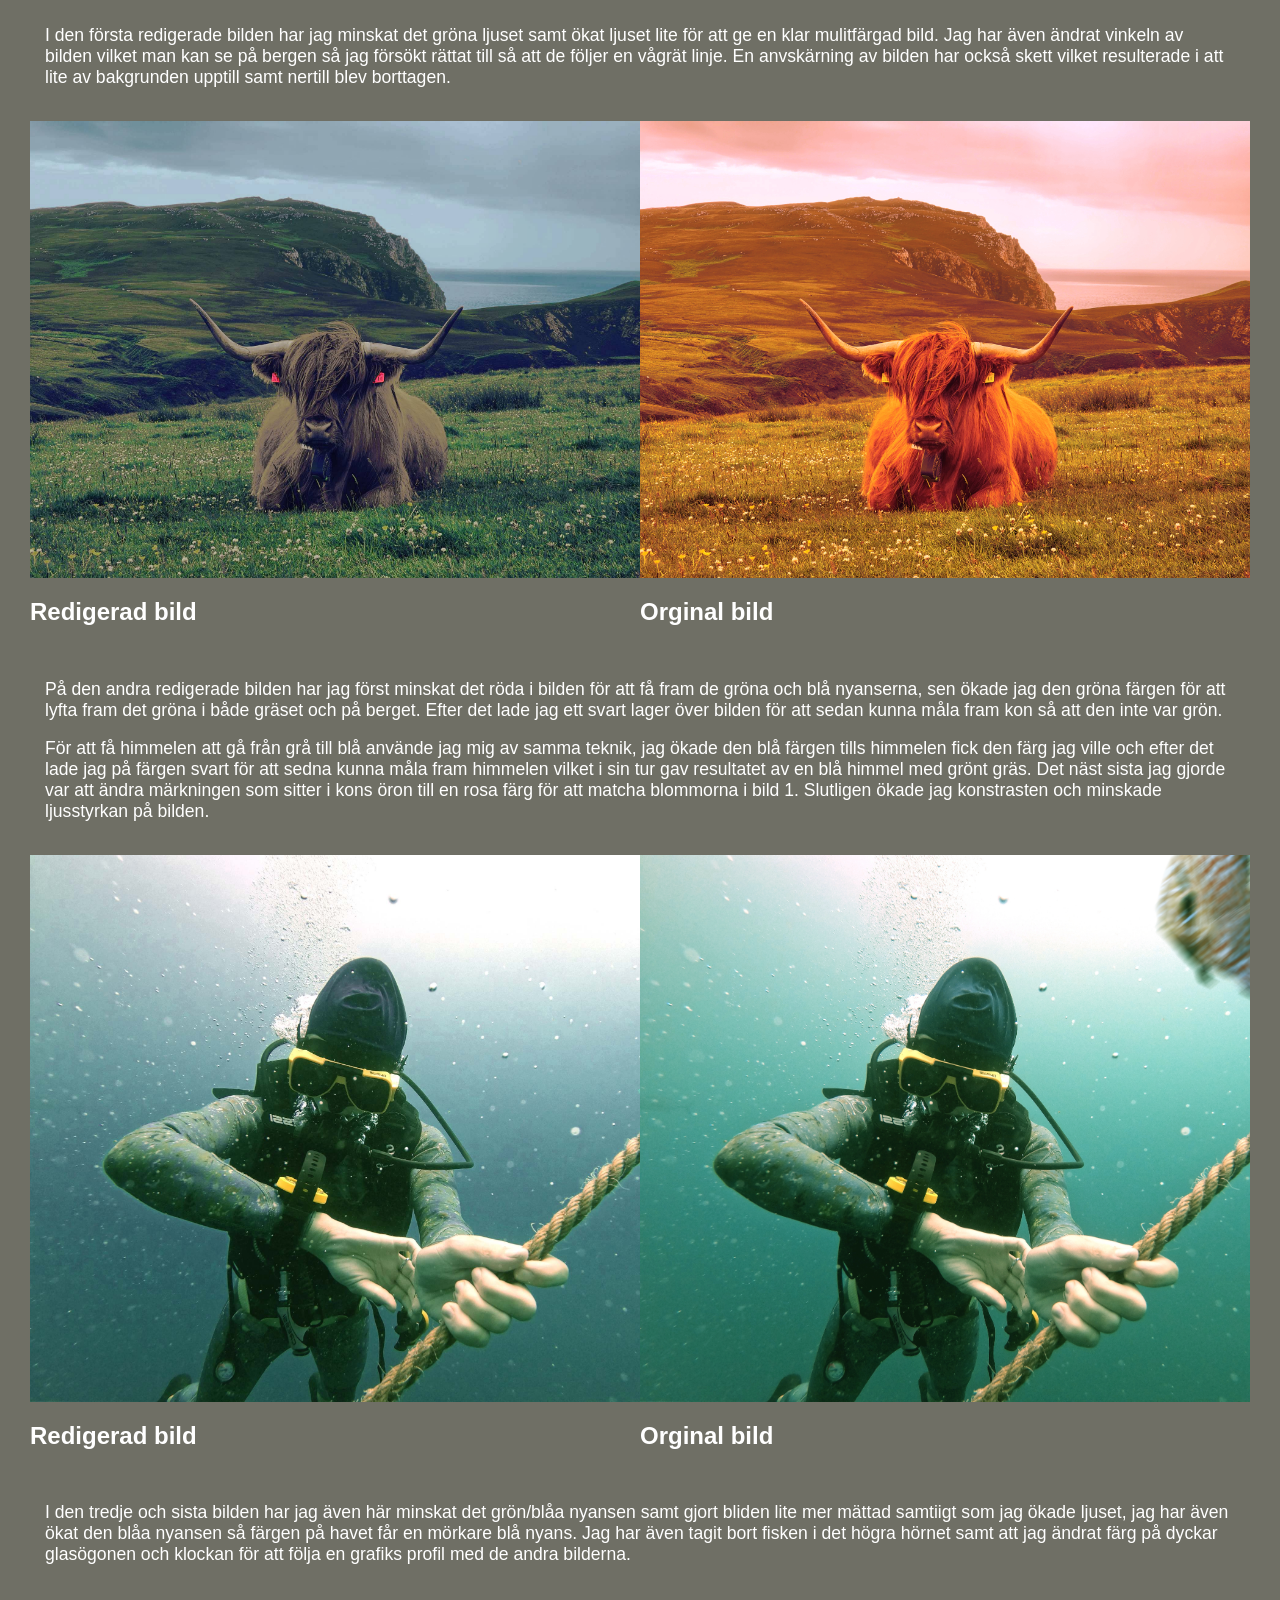
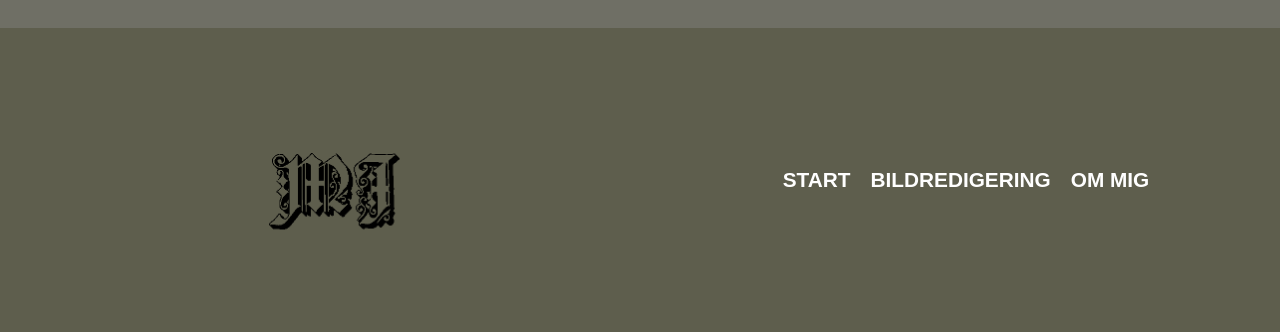
==== commit dd59bedf: "Korrigerat så att loggan i header blir mer centrerad" ====
--- a/bildredigering.html
+++ b/bildredigering.html
@@ -12,16 +12,20 @@
         <!--HEADER-->
         <header>
             <div class="header-wrapper">
-                <a href="index.html">
-                    <img src="images/logotyp.svg" alt="logotyp för MJ">
-                </a>
-                <nav>
-                    <ul>
-                        <li><a href="index.html">START</a></li>
-                        <li><a href="bildredigering.html">BILDREDIGERING</a></li>
-                        <li><a href="ommig.html">OM MIG</a></li>
-                    </ul>
-                </nav>
+                <div class="logo-header">
+                    <a href="index.html">
+                        <img src="images/logotyp.svg" alt="logotyp för MJ">
+                    </a>
+                </div>
+                <div class="nav-header">
+                    <nav>
+                        <ul>
+                            <li><a href="index.html">START</a></li>
+                            <li><a href="bildredigering.html">BILDREDIGERING</a></li>
+                            <li><a href="ommig.html">OM MIG</a></li>
+                        </ul>
+                    </nav>
+                </div>
             </div>
         </header>
         <!--MAIN-->
--- a/css/bild.css
+++ b/css/bild.css
@@ -25,7 +25,7 @@
     flex-direction: column;
     justify-content: space-between;
     align-items: center;
-    padding: 15px 10px;
+    padding: 15px;
 }
 
 /* NAV */
@@ -75,9 +75,9 @@
 
 .footer-wrapper {
     display: flex;
-    justify-content: space-between;
+    flex-direction: column;
     align-items: center;
-    gap: 1rem;
+    margin: 1rem;
 }
 
 .logo-footer {
@@ -119,12 +119,35 @@
         gap: 1rem;
     }
 
+
     .logo-header {
         grid-area: logo-header;
-    }
-
+        display: flex;
+        flex-direction: column;
+        align-items: center;
+        justify-content: center;
+        margin: 1rem;
+    }
+
+    .header-wrapper nav {
+        grid-area: nav-header;
+        display: flex;
+        flex-direction: row;
+        list-style-type: none;
+        text-align: center;
+        justify-content: center;
+        gap: 20px;
+    }
+    
     .nav-header {
         grid-area: nav-header;
+    }
+
+    .nav-header nav ul li a {
+        color: white;
+        text-decoration: none;
+        font-size: 1.1em;
+        font-weight: bold;
     }
    
     /* BILDER */
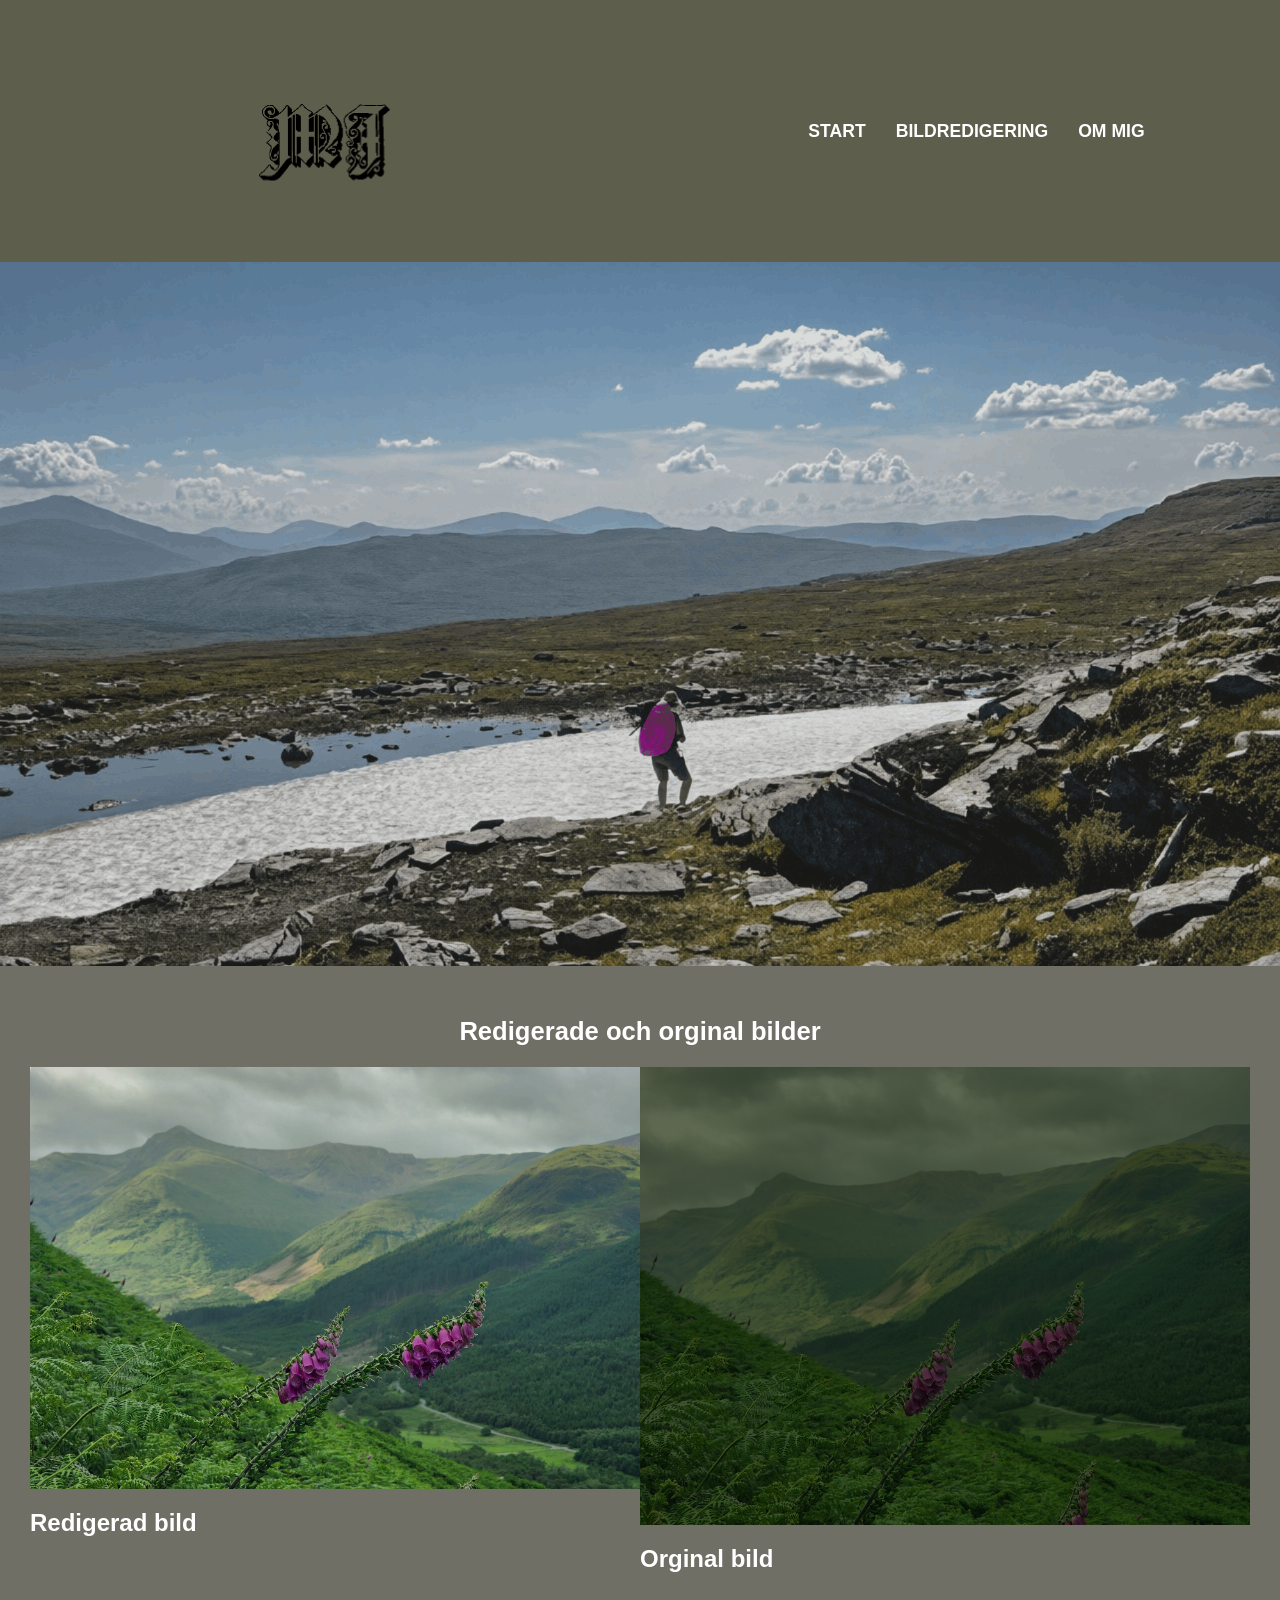
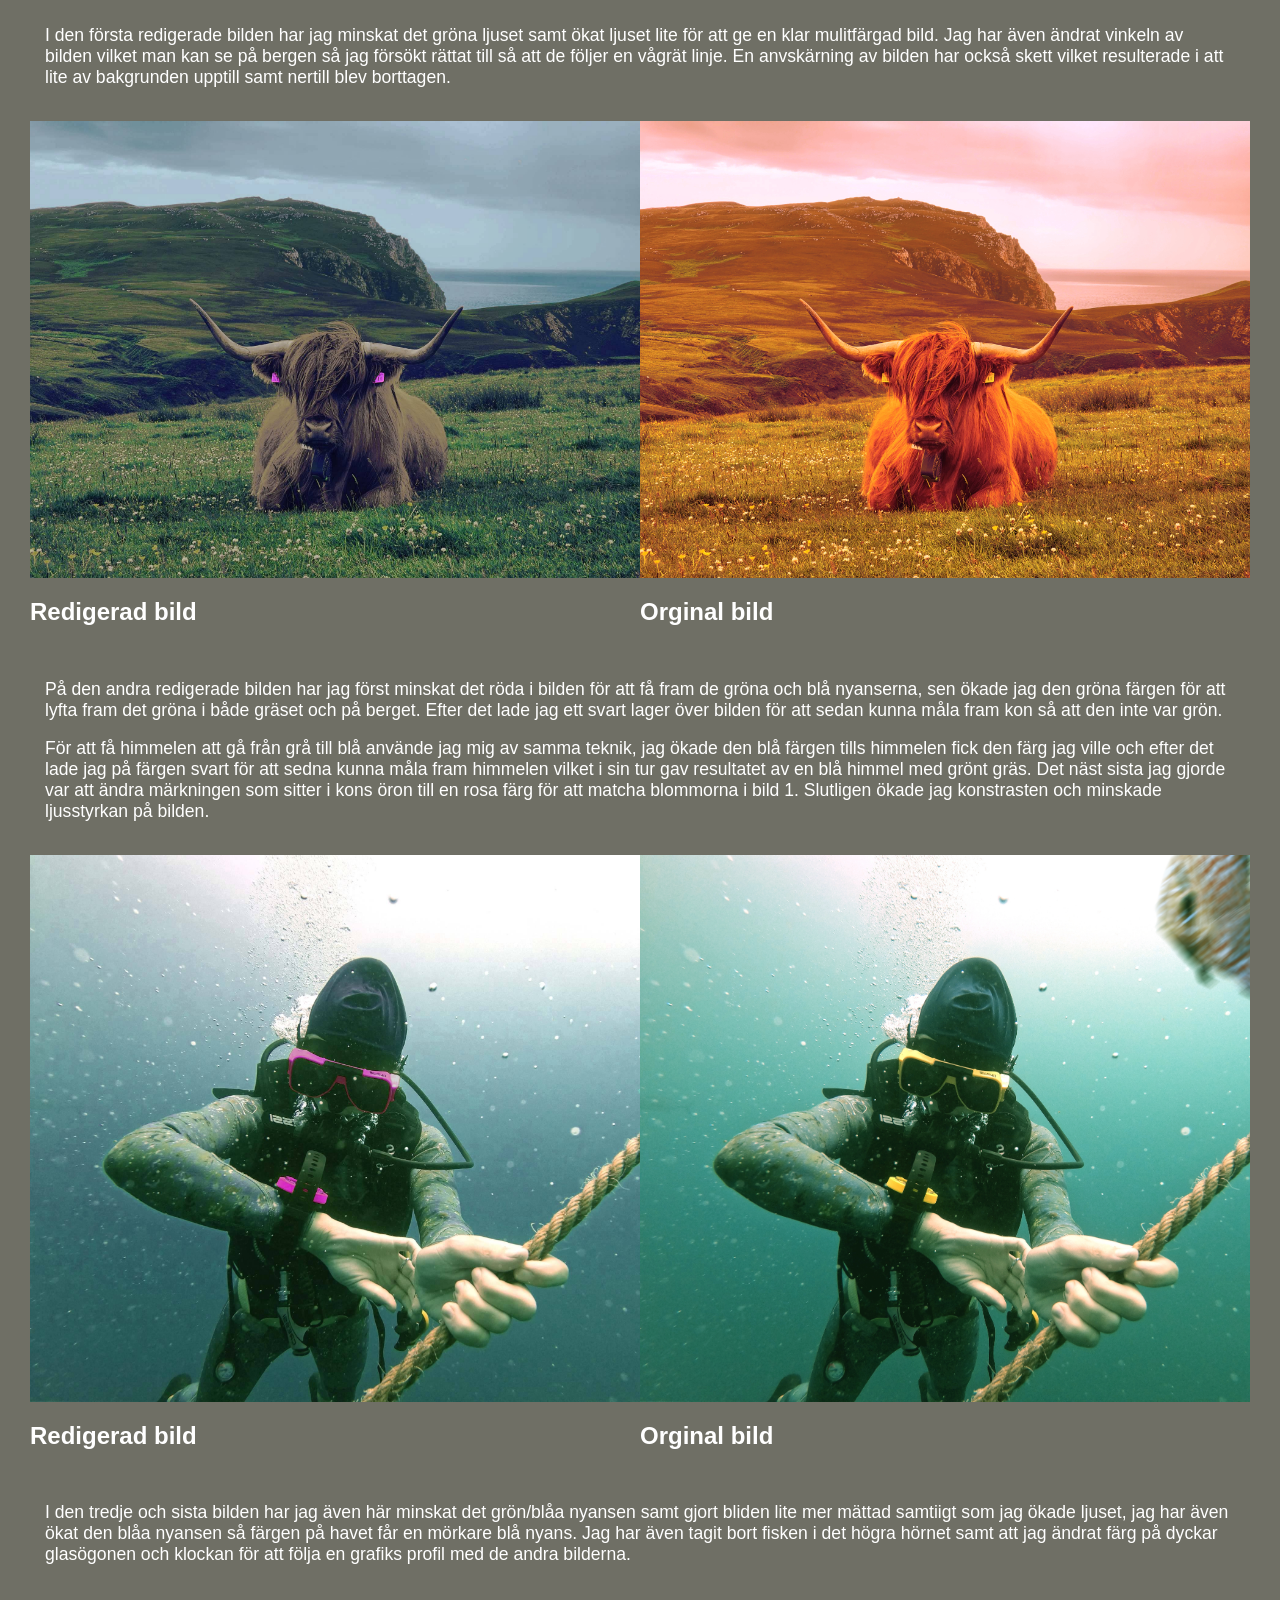
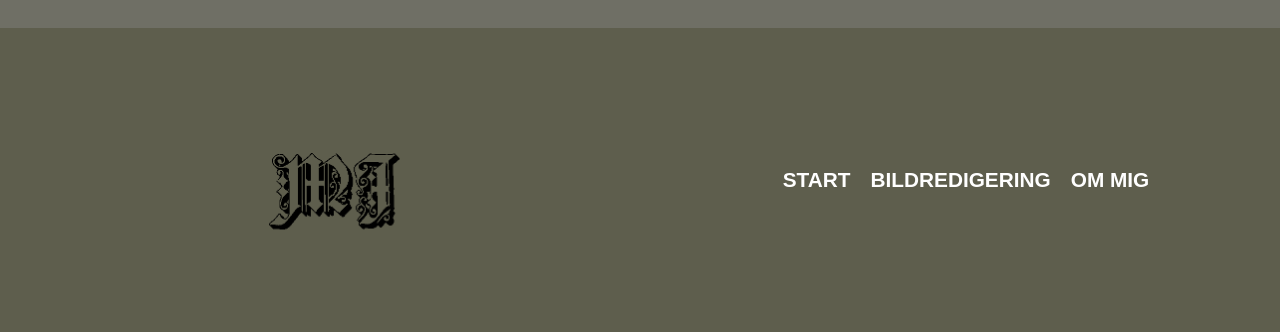
==== commit c9ae643a: "Laggt till main-tagg i samtliga html filer" ====
--- a/bildredigering.html
+++ b/bildredigering.html
@@ -29,70 +29,72 @@
             </div>
         </header>
         <!--MAIN-->
-        <div class="container">
-            <img src="images/header.png" alt="en människa som står framför snö mitt uppe på ett fjäll med utsikt av andra fjäll">
-        </div>
-        <div class="box">
-            <section class="grid-container">
-                <h1>Redigerade och orginal bilder</h1>
-                <article class="card-grid1">
-                    <img src="images/bilserie001.jpg" alt="två rosa blommor som växer på ett berg fullt av grönska med andra gröna berg i bakgrunden">
-                    <h2>Redigerad bild</h2>
-                </article>
-                <article class="card-grid2">
-                    <img src="images/O-bildserie001.jpg" alt="två rosa blommor som växer på ett berg fullt av grönska med andra gröna berg i bakgrunden, hela bilden har nyansen grön">
-                    <h2>Orginal bild</h2>
-                </article>
-                <div class="card-grid3">
-                    <p>
-                        I den första redigerade bilden har jag minskat det gröna ljuset samt ökat ljuset lite för att ge en klar 
-                        mulitfärgad bild. Jag har även ändrat vinkeln av bilden vilket man kan se på bergen så jag försökt rättat 
-                        till så att de följer en vågrät linje. En anvskärning av bilden har också skett vilket resulterade i att 
-                        lite av bakgrunden upptill samt nertill blev borttagen.
-                    </p>
-                </div>
-                <article class="card-grid4">
-                    <img src="images/bilserie002.jpg" alt="en hårig ko med stora horn som ligger på gräs med ett berg och havet i bakgrunden">
-                    <h2>Redigerad bild</h2>
-                </article>
-                <article class="card-grid5">
-                    <img src="images/O-bildserie002.jpg" alt="en hårig ko med stora horn som ligger på gräs med ett berg och havet i bakgrunden, hela bilden har nyansen röd/orange">
-                    <h2>Orginal bild</h2>
-                </article>
-                <div class="card-grid6">
-                    <p>
-                        På den andra redigerade bilden har jag först minskat det röda i bilden för att få fram de gröna och blå 
-                        nyanserna, sen ökade jag den gröna färgen för att lyfta fram det gröna i både gräset och på berget. Efter 
-                        det lade jag ett svart lager över bilden för att sedan kunna måla fram kon så att den inte var grön. 
-                    </p>
-                    <p>
-                        För att få himmelen att gå från grå till blå använde jag mig av samma teknik, jag ökade den blå färgen 
-                        tills himmelen fick den färg jag ville och efter det lade jag på färgen svart för att sedna kunna måla 
-                        fram himmelen vilket i sin tur gav resultatet av en blå himmel med grönt gräs. Det näst sista jag gjorde 
-                        var att ändra märkningen som sitter i kons öron till en rosa färg för att matcha blommorna i bild 1. 
-                        Slutligen ökade jag konstrasten och minskade ljusstyrkan på bilden.
-                    </p>
-                </div>
-                <article class="card-grid7">
-                    <img src="images/bilserie003.jpg" alt="en människa ikädd dykarutrustning som är under vatten och håller i ett 
-                    rep, personen kollar på sin rosa klocka">
-                    <h2>Redigerad bild</h2>
-                </article>
-                <article class="card-grid8">
-                    <img src="images/O-bilserie003.jpg" alt="en människa ikädd dykarutrustning som är under vatten och håller i ett 
-                    rep, personen kollar på sin gula klocka medans man kan se en fisk suddigt i högra hörnet">
-                    <h2>Orginal bild</h2>
-                </article>
-                <div class="card-grid9">
-                    <p>
-                        I den tredje och sista bilden har jag även här minskat det grön/blåa nyansen samt gjort bliden lite mer 
-                        mättad samtiigt som jag ökade ljuset, jag har även ökat den blåa nyansen så färgen på havet får en mörkare 
-                        blå nyans. Jag har även tagit bort fisken i det högra hörnet samt att jag ändrat färg på dyckar glasögonen 
-                        och klockan för att följa en grafiks profil med de andra bilderna.
-                    </p>
-                </div>
-            </section>
-        </div>
+        <main>
+            <div class="container">
+                <img src="images/header.png" alt="en människa som står framför snö mitt uppe på ett fjäll med utsikt av andra fjäll">
+            </div>
+            <div class="box">
+                <section class="grid-container">
+                    <h1>Redigerade och orginal bilder</h1>
+                    <article class="card-grid1">
+                        <img src="images/bilserie001.jpg" alt="två rosa blommor som växer på ett berg fullt av grönska med andra gröna berg i bakgrunden">
+                        <h2>Redigerad bild</h2>
+                    </article>
+                    <article class="card-grid2">
+                        <img src="images/O-bildserie001.jpg" alt="två rosa blommor som växer på ett berg fullt av grönska med andra gröna berg i bakgrunden, hela bilden har nyansen grön">
+                        <h2>Orginal bild</h2>
+                    </article>
+                    <div class="card-grid3">
+                        <p>
+                            I den första redigerade bilden har jag minskat det gröna ljuset samt ökat ljuset lite för att ge en klar 
+                            mulitfärgad bild. Jag har även ändrat vinkeln av bilden vilket man kan se på bergen så jag försökt rättat 
+                            till så att de följer en vågrät linje. En anvskärning av bilden har också skett vilket resulterade i att 
+                            lite av bakgrunden upptill samt nertill blev borttagen.
+                        </p>
+                    </div>
+                    <article class="card-grid4">
+                        <img src="images/bilserie002.jpg" alt="en hårig ko med stora horn som ligger på gräs med ett berg och havet i bakgrunden">
+                        <h2>Redigerad bild</h2>
+                    </article>
+                    <article class="card-grid5">
+                        <img src="images/O-bildserie002.jpg" alt="en hårig ko med stora horn som ligger på gräs med ett berg och havet i bakgrunden, hela bilden har nyansen röd/orange">
+                        <h2>Orginal bild</h2>
+                    </article>
+                    <div class="card-grid6">
+                        <p>
+                            På den andra redigerade bilden har jag först minskat det röda i bilden för att få fram de gröna och blå 
+                            nyanserna, sen ökade jag den gröna färgen för att lyfta fram det gröna i både gräset och på berget. Efter 
+                            det lade jag ett svart lager över bilden för att sedan kunna måla fram kon så att den inte var grön. 
+                        </p>
+                        <p>
+                            För att få himmelen att gå från grå till blå använde jag mig av samma teknik, jag ökade den blå färgen 
+                            tills himmelen fick den färg jag ville och efter det lade jag på färgen svart för att sedna kunna måla 
+                            fram himmelen vilket i sin tur gav resultatet av en blå himmel med grönt gräs. Det näst sista jag gjorde 
+                            var att ändra märkningen som sitter i kons öron till en rosa färg för att matcha blommorna i bild 1. 
+                            Slutligen ökade jag konstrasten och minskade ljusstyrkan på bilden.
+                        </p>
+                    </div>
+                    <article class="card-grid7">
+                        <img src="images/bilserie003.jpg" alt="en människa ikädd dykarutrustning som är under vatten och håller i ett 
+                        rep, personen kollar på sin rosa klocka">
+                        <h2>Redigerad bild</h2>
+                    </article>
+                    <article class="card-grid8">
+                        <img src="images/O-bilserie003.jpg" alt="en människa ikädd dykarutrustning som är under vatten och håller i ett 
+                        rep, personen kollar på sin gula klocka medans man kan se en fisk suddigt i högra hörnet">
+                        <h2>Orginal bild</h2>
+                    </article>
+                    <div class="card-grid9">
+                        <p>
+                            I den tredje och sista bilden har jag även här minskat det grön/blåa nyansen samt gjort bliden lite mer 
+                            mättad samtiigt som jag ökade ljuset, jag har även ökat den blåa nyansen så färgen på havet får en mörkare 
+                            blå nyans. Jag har även tagit bort fisken i det högra hörnet samt att jag ändrat färg på dyckar glasögonen 
+                            och klockan för att följa en grafiks profil med de andra bilderna.
+                        </p>
+                    </div>
+                </section>
+            </div>
+        </main>
         <footer>
             <div class="footer-wrapper">
                 <div class="logo-footer">
@@ -113,4 +115,4 @@
             </div>
         </footer>
     </body>
-</html>
+</html>
--- a/css/bild.css
+++ b/css/bild.css
@@ -119,7 +119,6 @@
         gap: 1rem;
     }
 
-
     .logo-header {
         grid-area: logo-header;
         display: flex;
@@ -128,8 +127,8 @@
         justify-content: center;
         margin: 1rem;
     }
-
-    .header-wrapper nav {
+    
+    .nav-header {
         grid-area: nav-header;
         display: flex;
         flex-direction: row;
@@ -137,10 +136,6 @@
         text-align: center;
         justify-content: center;
         gap: 20px;
-    }
-    
-    .nav-header {
-        grid-area: nav-header;
     }
 
     .nav-header nav ul li a {
@@ -168,7 +163,6 @@
         grid-area: h1;
     }
 
-
     .card-grid1 {
         grid-area: card-grid1;
     }
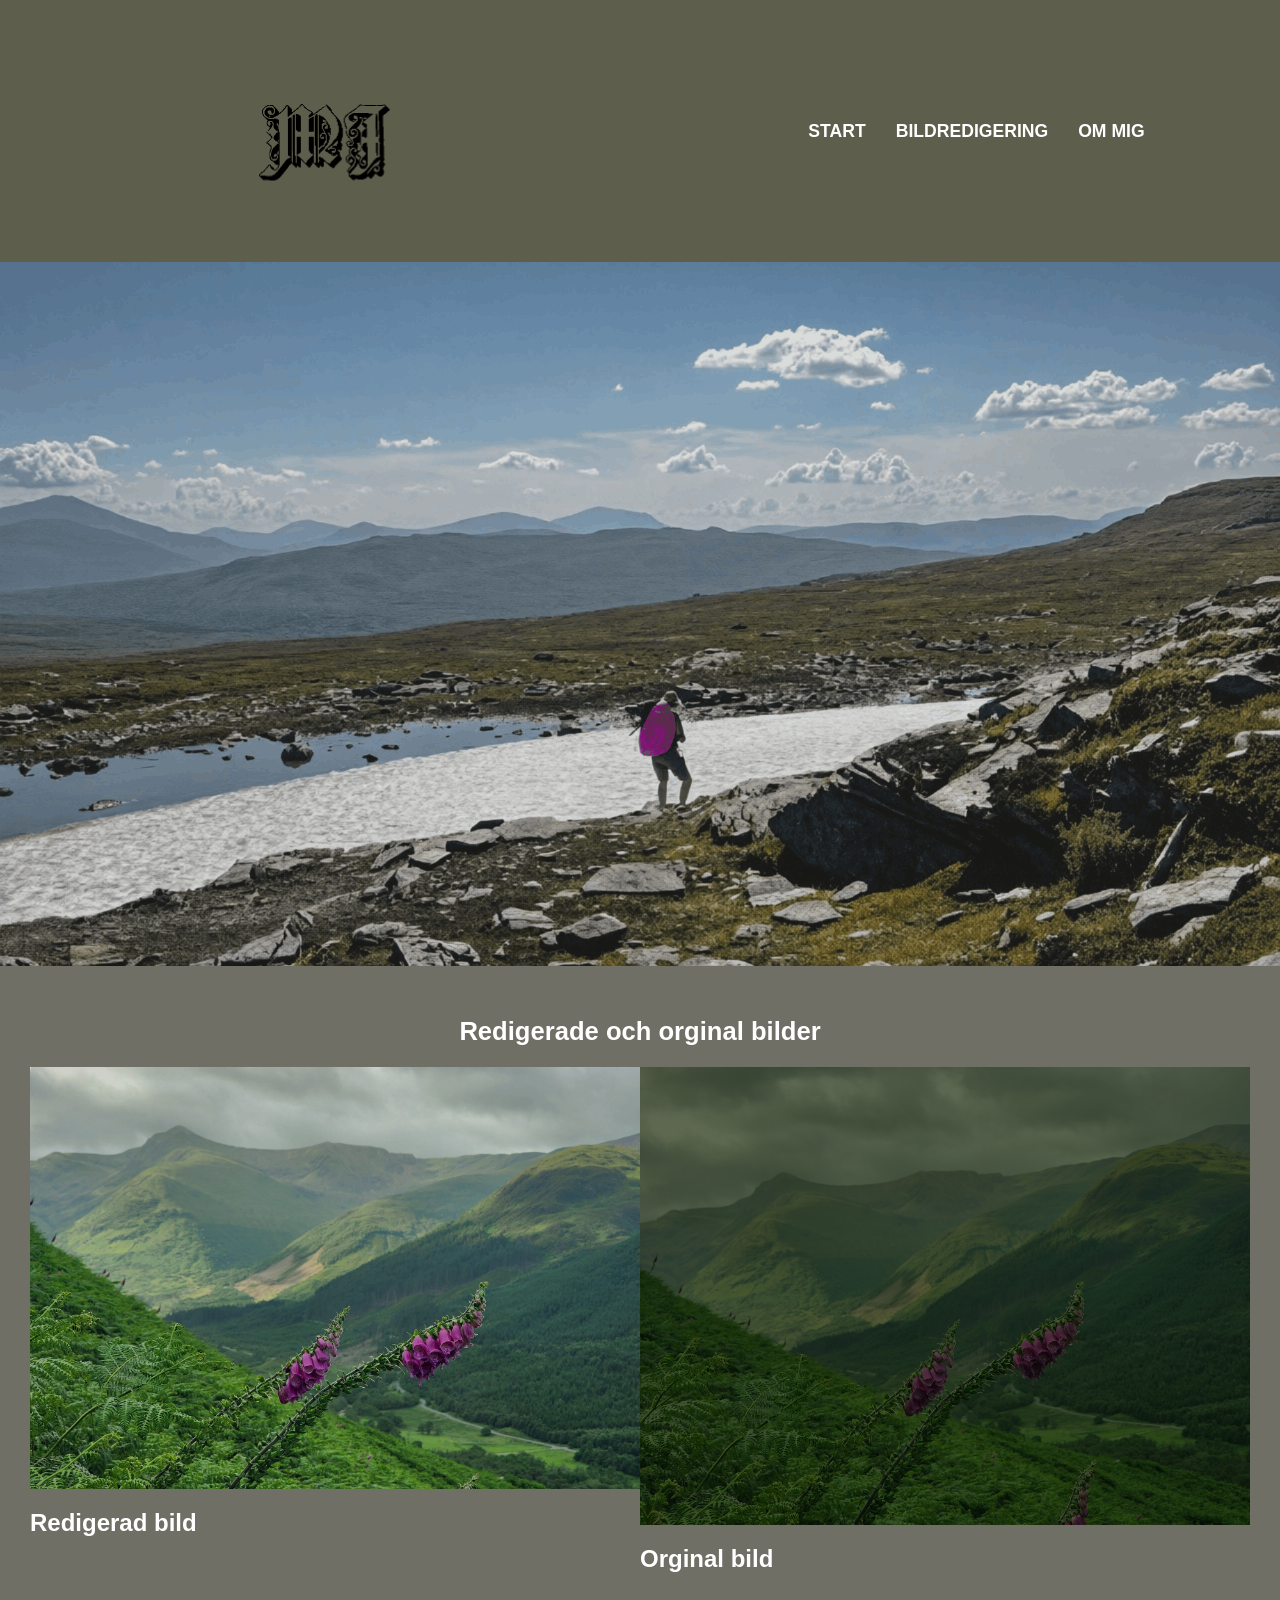
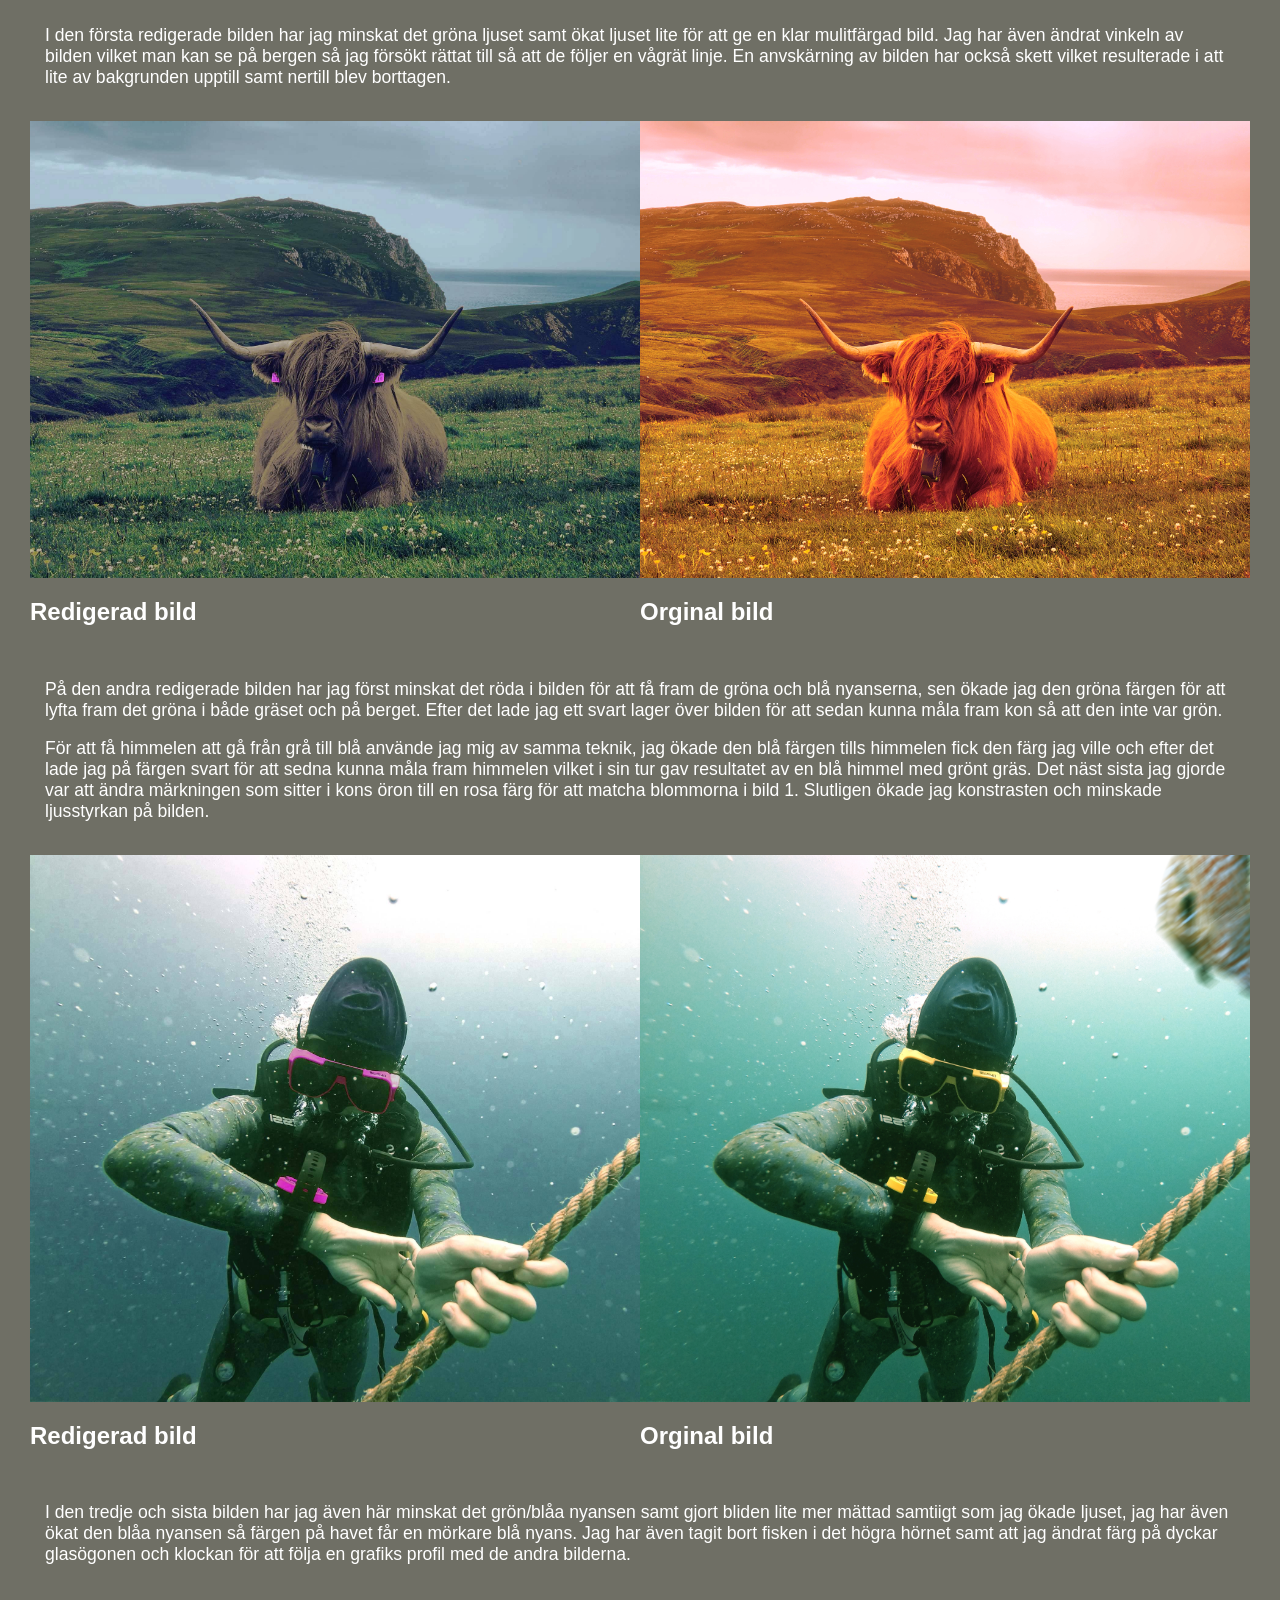
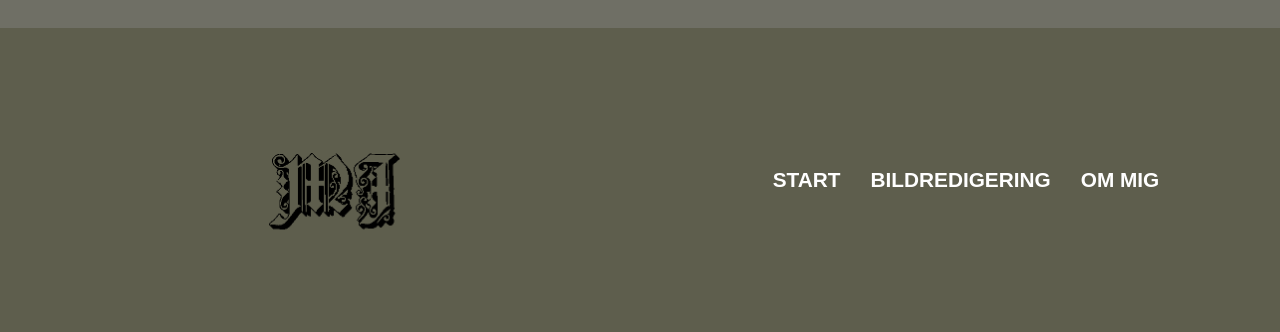
==== commit 49984679: "Tagit bort 1/2 ikoner" ====
--- a/bildredigering.html
+++ b/bildredigering.html
@@ -6,7 +6,6 @@
         <title>Bild redigering</title>
         <link rel="stylesheet" href="css/bild.css">
         <link rel="icon" type="images/png" sizes="32x32" href="images/favicon.png">
-        <link rel="icon" type="images/x-icon" href="images/favicon.ico">
     </head>
     <body>
         <!--HEADER-->
--- a/css/bild.css
+++ b/css/bild.css
@@ -95,7 +95,7 @@
     list-style-type: none;
     text-align: center;
     justify-content: center;
-    gap: 20px;
+    gap: 10px;
 }
 
 footer nav ul li a {
@@ -236,6 +236,10 @@
         text-align: center;
     }
 
+    footer nav ul {
+        gap: 30px;
+    }
+
     .nav-footer ul li a {
         font-size: 1.3em;
     }
